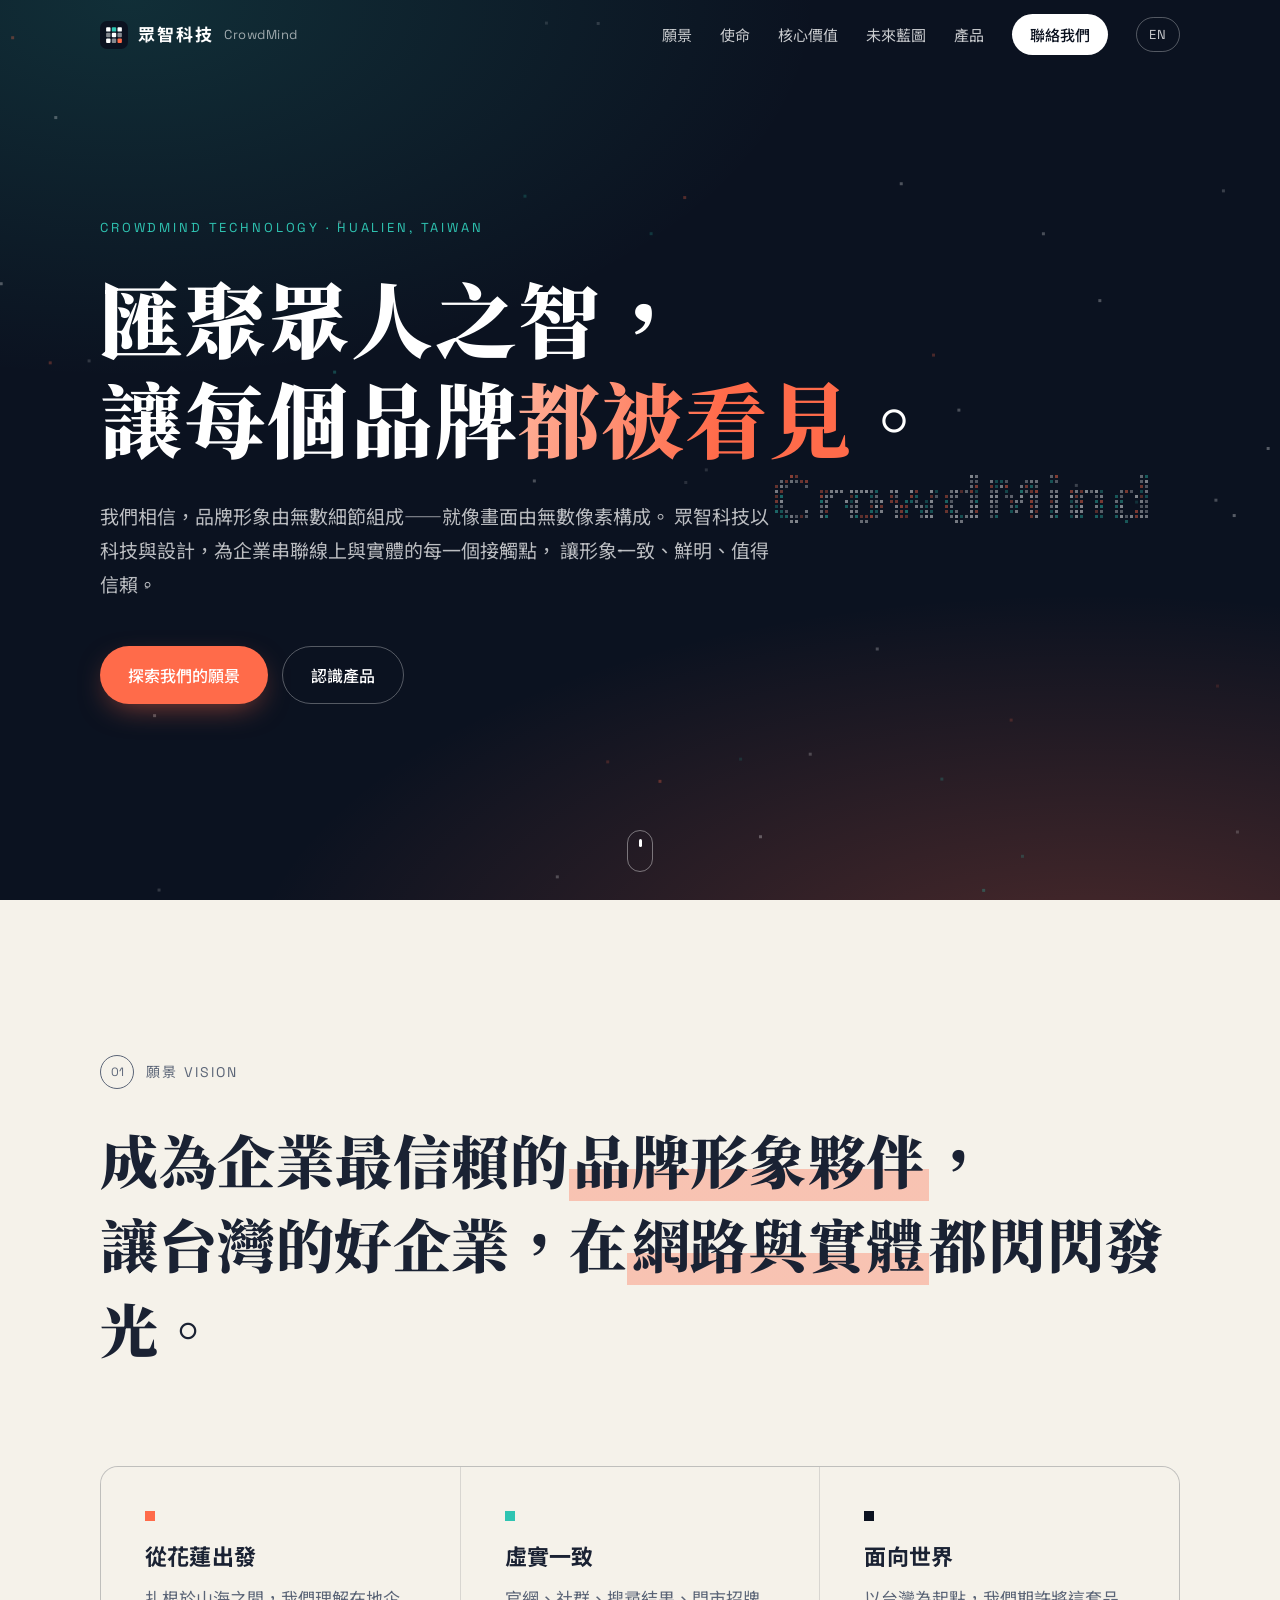
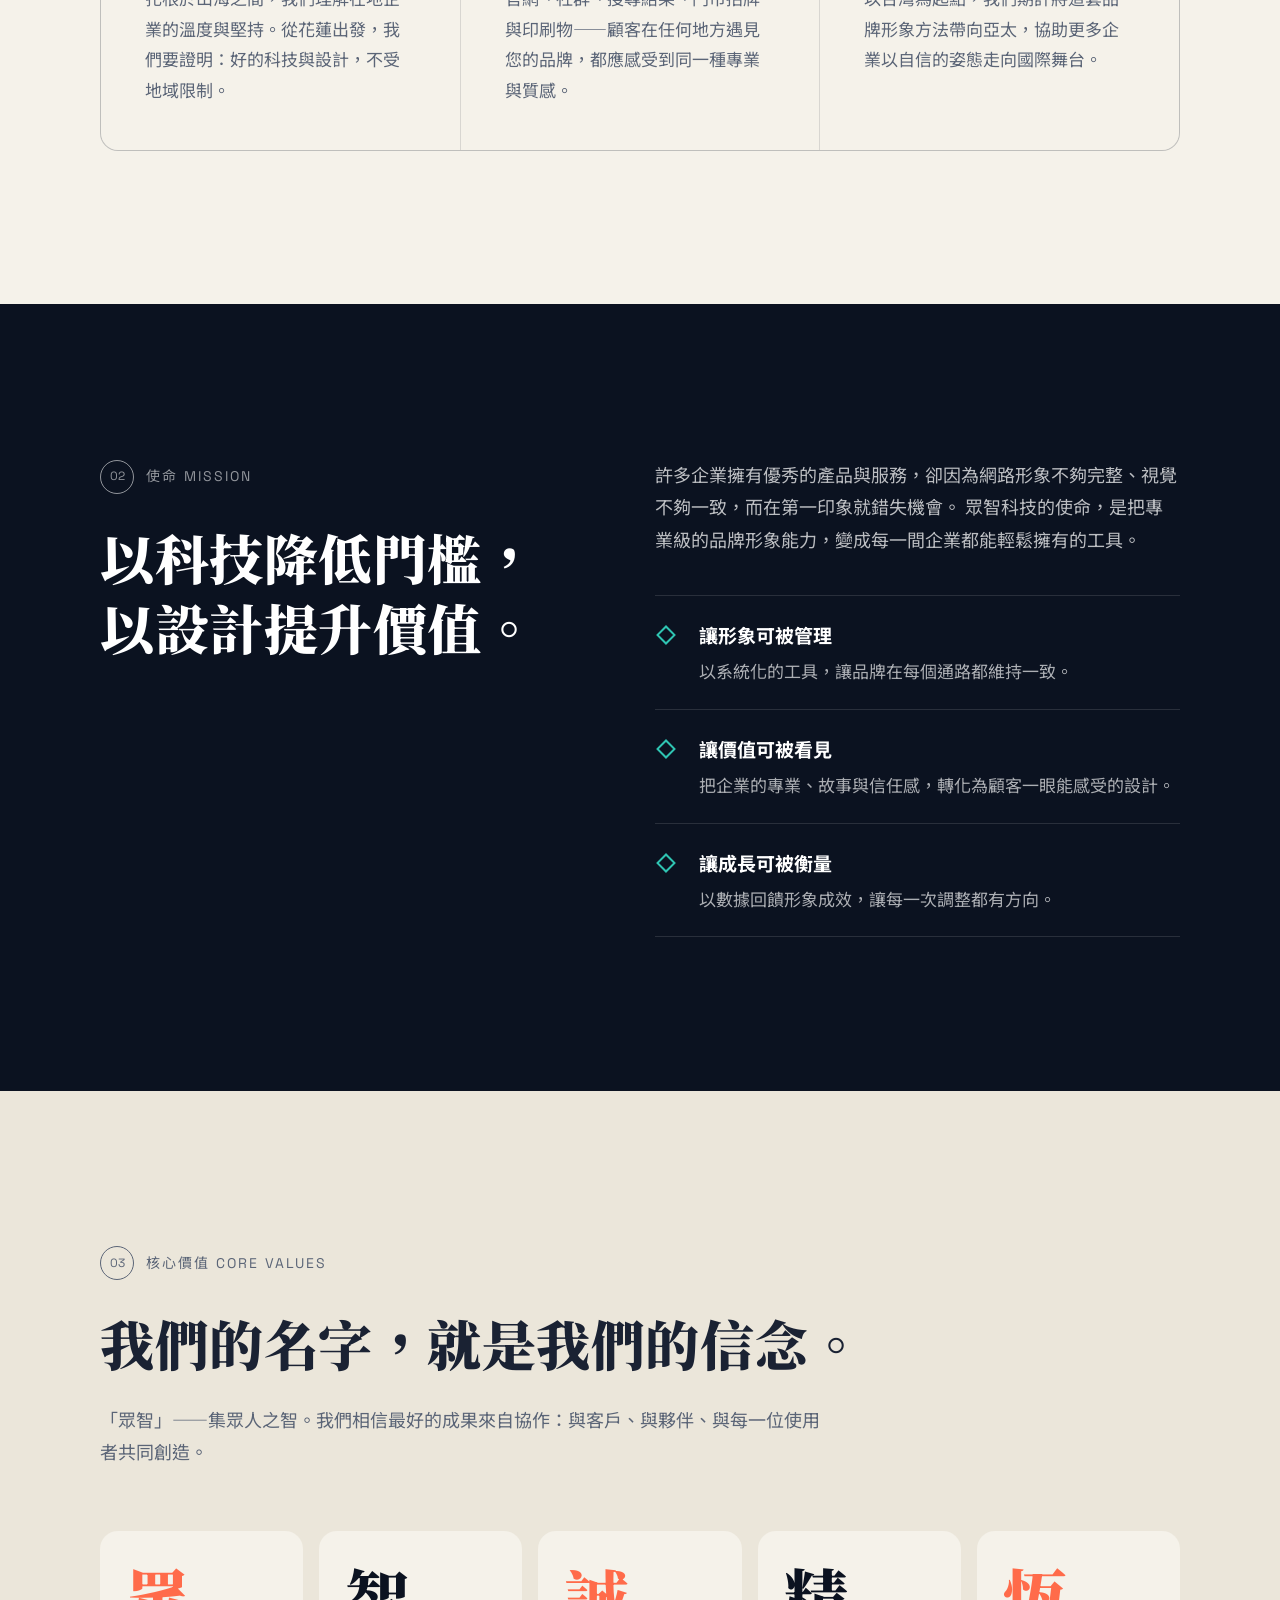
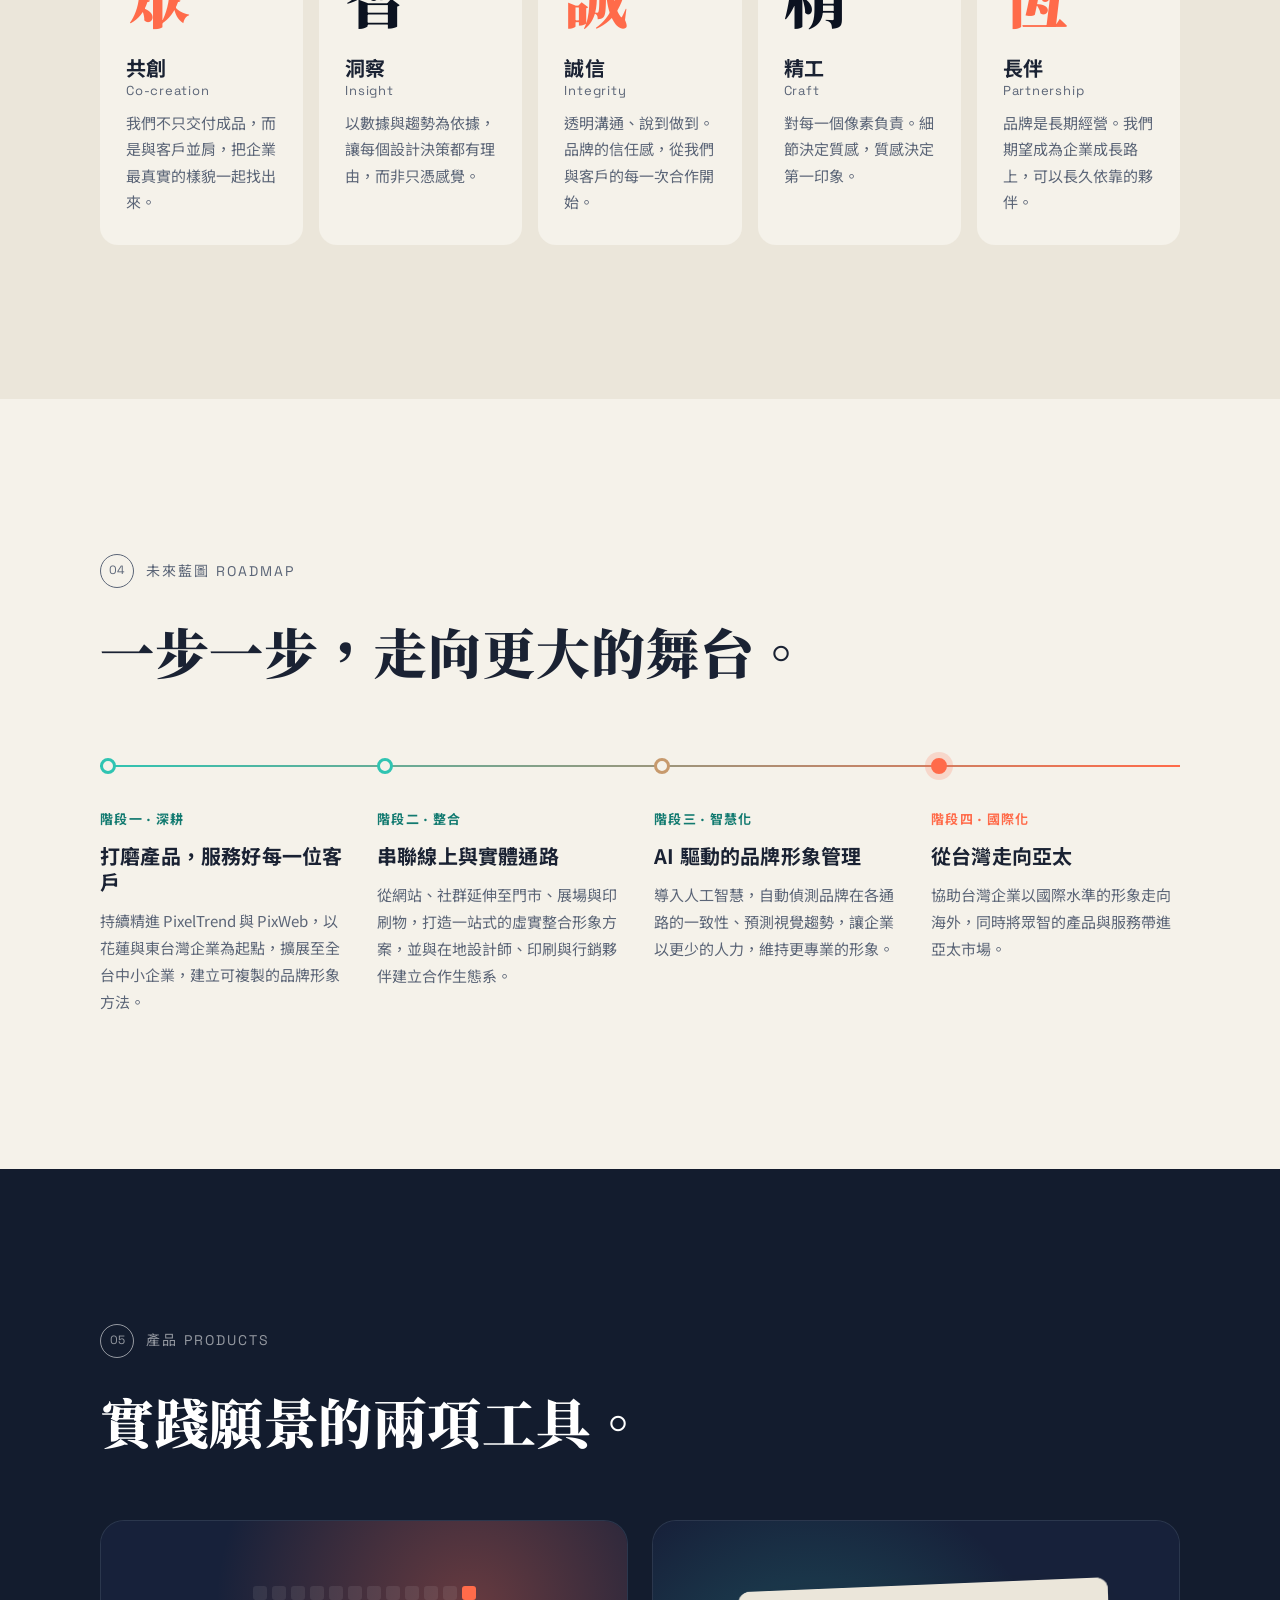
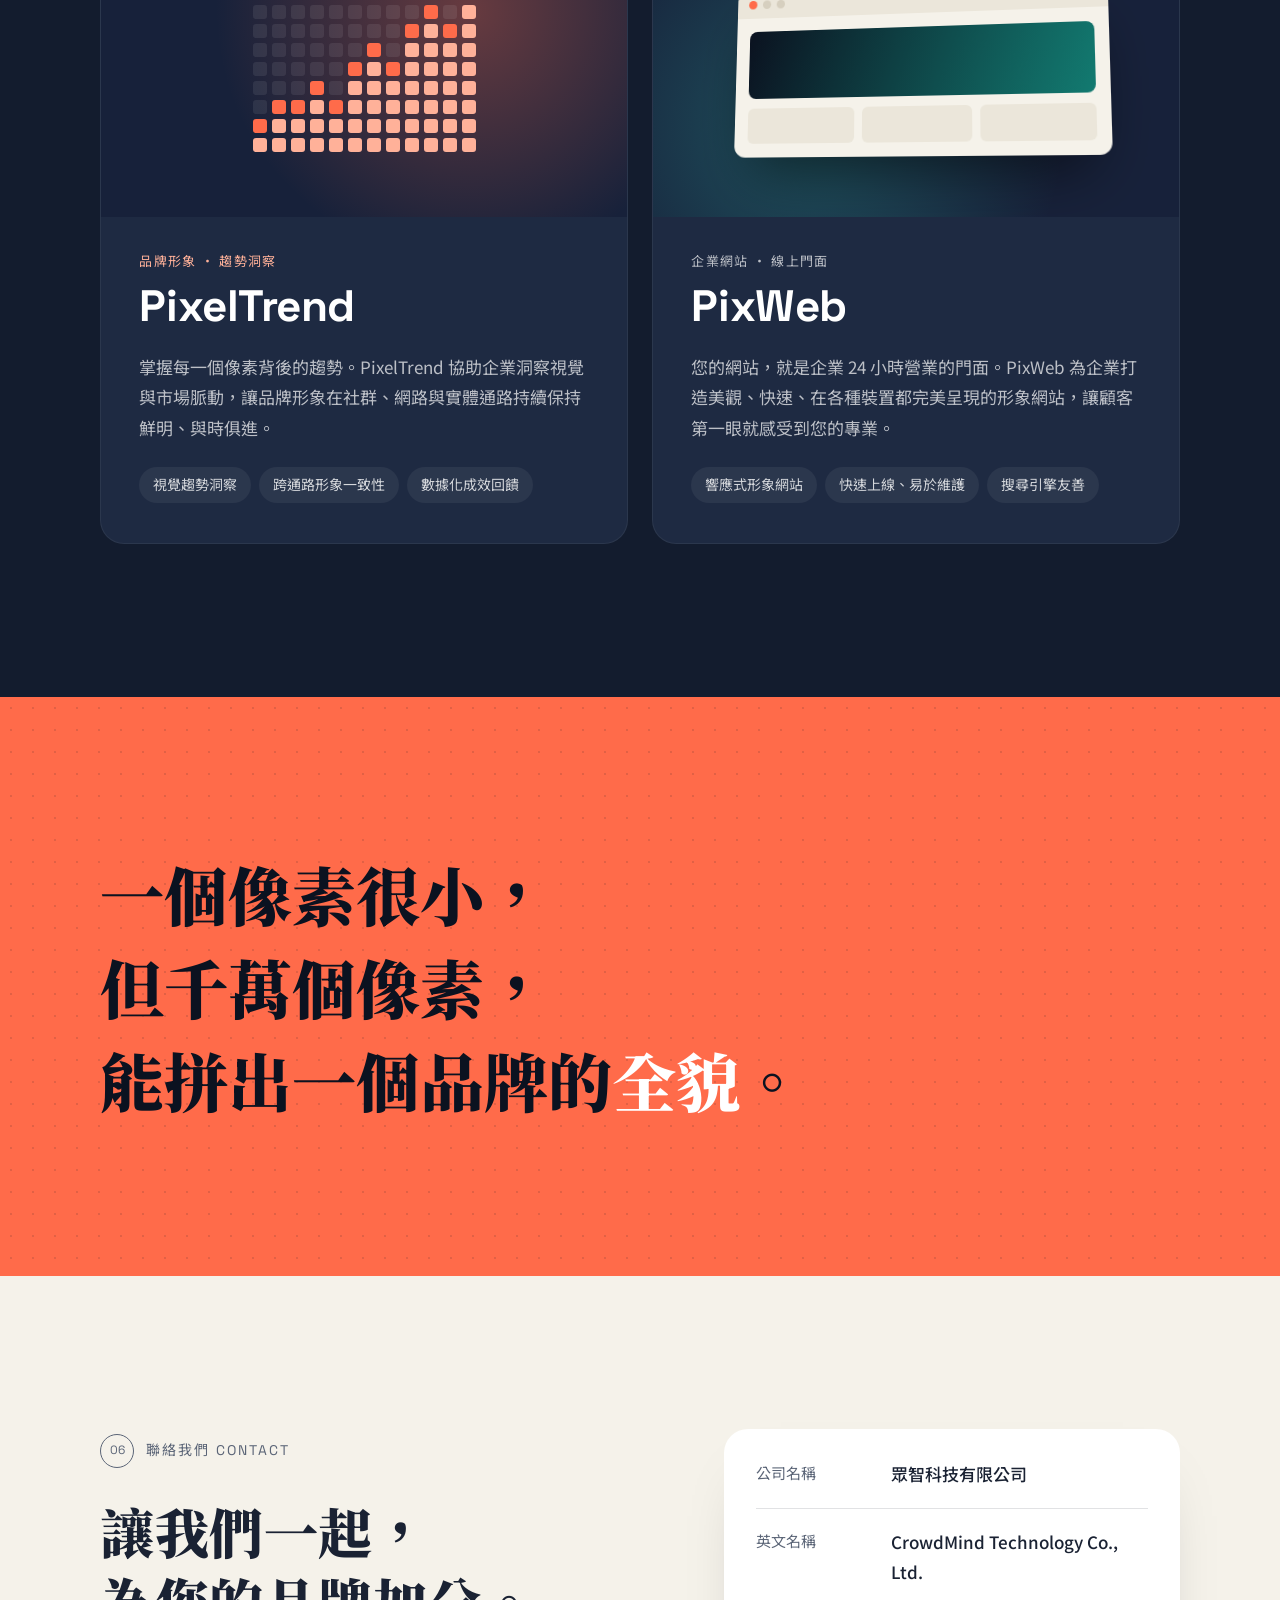
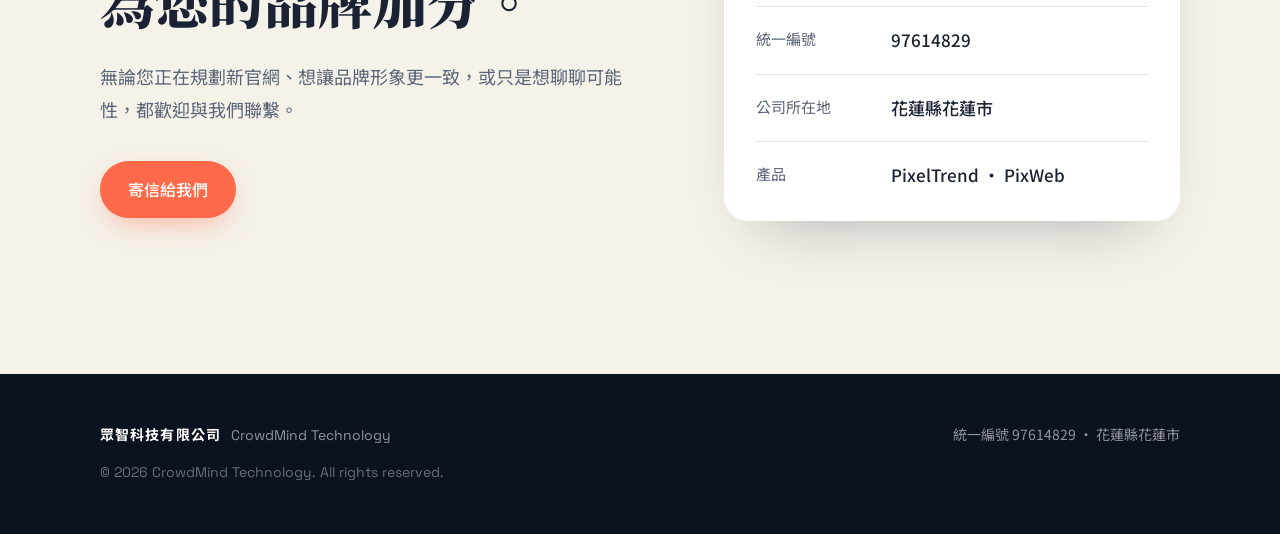
==== index.html @ 49064a99 "first commit" ====
<!doctype html>
<html lang="zh-Hant-TW">
<head>
  <meta charset="utf-8">
  <meta name="viewport" content="width=device-width, initial-scale=1">
  <title>眾智科技 CrowdMind｜讓每個品牌，都被看見</title>
  <meta name="description" content="眾智科技有限公司以科技與設計，為企業打造線上與實體一致而出色的品牌形象。旗下產品 PixelTrend、PixWeb。從花蓮出發，面向世界。">
  <meta name="theme-color" content="#0b1220">
  <meta property="og:type" content="website">
  <meta property="og:title" content="眾智科技 CrowdMind｜讓每個品牌，都被看見">
  <meta property="og:description" content="以眾人之智，成就企業形象。PixelTrend × PixWeb，串聯線上與實體的品牌體驗。">
  <meta property="og:locale" content="zh_TW">
  <meta property="og:locale:alternate" content="en_US">
  <link rel="alternate" hreflang="zh-Hant-TW" href="./">
  <link rel="alternate" hreflang="en" href="en/">
  <link rel="alternate" hreflang="x-default" href="./">
  <link rel="icon" type="image/svg+xml" href="assets/favicon.svg">
  <link rel="preconnect" href="https://fonts.googleapis.com">
  <link rel="preconnect" href="https://fonts.gstatic.com" crossorigin>
  <link href="https://fonts.googleapis.com/css2?family=Noto+Sans+TC:wght@400;500;700&family=Noto+Serif+TC:wght@600;900&family=Space+Grotesk:wght@400;500;700&display=swap" rel="stylesheet">
  <link rel="stylesheet" href="assets/css/style.css">
  <script type="application/ld+json">
  {
    "@context": "https://schema.org",
    "@type": "Organization",
    "name": "眾智科技有限公司",
    "alternateName": "CrowdMind Technology",
    "taxID": "97614829",
    "address": {
      "@type": "PostalAddress",
      "addressLocality": "花蓮市",
      "addressRegion": "花蓮縣",
      "addressCountry": "TW"
    },
    "brand": [{ "@type": "Brand", "name": "PixelTrend" }, { "@type": "Brand", "name": "PixWeb" }]
  }
  </script>
</head>
<body>
  <a class="skip" href="#main">跳至主要內容</a>

  <header class="nav" id="top">
    <div class="nav__inner">
      <a class="brand" href="#top" aria-label="眾智科技 首頁">
        <img src="assets/favicon.svg" alt="" width="28" height="28">
        <span class="brand__zh">眾智科技</span>
        <span class="brand__en">CrowdMind</span>
      </a>
      <button class="nav__toggle" aria-expanded="false" aria-controls="nav-links" aria-label="開啟選單">
        <span></span><span></span>
      </button>
      <nav id="nav-links" class="nav__links">
        <a href="#vision">願景</a>
        <a href="#mission">使命</a>
        <a href="#values">核心價值</a>
        <a href="#roadmap">未來藍圖</a>
        <a href="#products">產品</a>
        <a class="nav__cta" href="#contact">聯絡我們</a>
        <a class="nav__lang" href="en/" hreflang="en" lang="en" aria-label="Switch to English">EN</a>
      </nav>
    </div>
  </header>

  <main id="main">
    <!-- HERO -->
    <section class="hero" aria-labelledby="hero-title">
      <canvas class="hero__canvas" aria-hidden="true"></canvas>
      <div class="hero__content">
        <p class="eyebrow">CrowdMind Technology · Hualien, Taiwan</p>
        <h1 id="hero-title" class="hero__title">
          <span>匯聚眾人之智，</span>
          <span>讓每個品牌<em>都被看見</em>。</span>
        </h1>
        <p class="hero__lead">
          我們相信，品牌形象由無數細節組成——就像畫面由無數像素構成。
          眾智科技以科技與設計，為企業串聯線上與實體的每一個接觸點，
          讓形象一致、鮮明、值得信賴。
        </p>
        <div class="hero__actions">
          <a class="btn btn--primary" href="#vision">探索我們的願景</a>
          <a class="btn btn--ghost" href="#products">認識產品</a>
        </div>
      </div>
      <a class="hero__scroll" href="#vision" aria-label="向下捲動">
        <span></span>
      </a>
    </section>

    <!-- VISION -->
    <section class="section vision" id="vision" aria-labelledby="vision-title">
      <div class="container">
        <p class="label reveal"><span class="label__num">01</span> 願景 Vision</p>
        <h2 id="vision-title" class="vision__statement reveal">
          成為企業最信賴的<mark>品牌形象夥伴</mark>，<br class="hide-sm">
          讓台灣的好企業，在<mark>網路與實體</mark>都閃閃發光。
        </h2>
        <div class="vision__grid">
          <article class="vision__card reveal">
            <h3>從花蓮出發</h3>
            <p>扎根於山海之間，我們理解在地企業的溫度與堅持。從花蓮出發，我們要證明：好的科技與設計，不受地域限制。</p>
          </article>
          <article class="vision__card reveal">
            <h3>虛實一致</h3>
            <p>官網、社群、搜尋結果、門市招牌與印刷物——顧客在任何地方遇見您的品牌，都應感受到同一種專業與質感。</p>
          </article>
          <article class="vision__card reveal">
            <h3>面向世界</h3>
            <p>以台灣為起點，我們期許將這套品牌形象方法帶向亞太，協助更多企業以自信的姿態走向國際舞台。</p>
          </article>
        </div>
      </div>
    </section>

    <!-- MISSION -->
    <section class="section mission" id="mission" aria-labelledby="mission-title">
      <div class="container mission__layout">
        <div>
          <p class="label reveal"><span class="label__num">02</span> 使命 Mission</p>
          <h2 id="mission-title" class="section__title reveal">以科技降低門檻，<br>以設計提升價值。</h2>
        </div>
        <div class="mission__body">
          <p class="reveal">
            許多企業擁有優秀的產品與服務，卻因為網路形象不夠完整、視覺不夠一致，而在第一印象就錯失機會。
            眾智科技的使命，是把專業級的品牌形象能力，變成每一間企業都能輕鬆擁有的工具。
          </p>
          <ul class="mission__list">
            <li class="reveal"><strong>讓形象可被管理</strong>以系統化的工具，讓品牌在每個通路都維持一致。</li>
            <li class="reveal"><strong>讓價值可被看見</strong>把企業的專業、故事與信任感，轉化為顧客一眼能感受的設計。</li>
            <li class="reveal"><strong>讓成長可被衡量</strong>以數據回饋形象成效，讓每一次調整都有方向。</li>
          </ul>
        </div>
      </div>
    </section>

    <!-- VALUES -->
    <section class="section values" id="values" aria-labelledby="values-title">
      <div class="container">
        <p class="label reveal"><span class="label__num">03</span> 核心價值 Core Values</p>
        <h2 id="values-title" class="section__title reveal">我們的名字，就是我們的信念。</h2>
        <p class="section__intro reveal">「眾智」——集眾人之智。我們相信最好的成果來自協作：與客戶、與夥伴、與每一位使用者共同創造。</p>
        <div class="values__grid">
          <article class="value reveal">
            <span class="value__glyph" aria-hidden="true">眾</span>
            <h3>共創 <small>Co-creation</small></h3>
            <p>我們不只交付成品，而是與客戶並肩，把企業最真實的樣貌一起找出來。</p>
          </article>
          <article class="value reveal">
            <span class="value__glyph" aria-hidden="true">智</span>
            <h3>洞察 <small>Insight</small></h3>
            <p>以數據與趨勢為依據，讓每個設計決策都有理由，而非只憑感覺。</p>
          </article>
          <article class="value reveal">
            <span class="value__glyph" aria-hidden="true">誠</span>
            <h3>誠信 <small>Integrity</small></h3>
            <p>透明溝通、說到做到。品牌的信任感，從我們與客戶的每一次合作開始。</p>
          </article>
          <article class="value reveal">
            <span class="value__glyph" aria-hidden="true">精</span>
            <h3>精工 <small>Craft</small></h3>
            <p>對每一個像素負責。細節決定質感，質感決定第一印象。</p>
          </article>
          <article class="value reveal">
            <span class="value__glyph" aria-hidden="true">恆</span>
            <h3>長伴 <small>Partnership</small></h3>
            <p>品牌是長期經營。我們期望成為企業成長路上，可以長久依靠的夥伴。</p>
          </article>
        </div>
      </div>
    </section>

    <!-- ROADMAP -->
    <section class="section roadmap" id="roadmap" aria-labelledby="roadmap-title">
      <div class="container">
        <p class="label reveal"><span class="label__num">04</span> 未來藍圖 Roadmap</p>
        <h2 id="roadmap-title" class="section__title reveal">一步一步，走向更大的舞台。</h2>
        <ol class="timeline">
          <li class="timeline__item reveal">
            <span class="timeline__phase">階段一 · 深耕</span>
            <h3>打磨產品，服務好每一位客戶</h3>
            <p>持續精進 PixelTrend 與 PixWeb，以花蓮與東台灣企業為起點，擴展至全台中小企業，建立可複製的品牌形象方法。</p>
          </li>
          <li class="timeline__item reveal">
            <span class="timeline__phase">階段二 · 整合</span>
            <h3>串聯線上與實體通路</h3>
            <p>從網站、社群延伸至門市、展場與印刷物，打造一站式的虛實整合形象方案，並與在地設計師、印刷與行銷夥伴建立合作生態系。</p>
          </li>
          <li class="timeline__item reveal">
            <span class="timeline__phase">階段三 · 智慧化</span>
            <h3>AI 驅動的品牌形象管理</h3>
            <p>導入人工智慧，自動偵測品牌在各通路的一致性、預測視覺趨勢，讓企業以更少的人力，維持更專業的形象。</p>
          </li>
          <li class="timeline__item reveal">
            <span class="timeline__phase">階段四 · 國際化</span>
            <h3>從台灣走向亞太</h3>
            <p>協助台灣企業以國際水準的形象走向海外，同時將眾智的產品與服務帶進亞太市場。</p>
          </li>
        </ol>
      </div>
    </section>

    <!-- PRODUCTS -->
    <section class="section products" id="products" aria-labelledby="products-title">
      <div class="container">
        <p class="label reveal"><span class="label__num">05</span> 產品 Products</p>
        <h2 id="products-title" class="section__title reveal">實踐願景的兩項工具。</h2>
        <div class="products__grid">
          <article class="product product--trend reveal">
            <div class="product__visual" aria-hidden="true">
              <div class="pixels pixels--trend"></div>
            </div>
            <div class="product__body">
              <p class="product__tag">品牌形象 · 趨勢洞察</p>
              <h3 class="product__name">PixelTrend</h3>
              <p>掌握每一個像素背後的趨勢。PixelTrend 協助企業洞察視覺與市場脈動，讓品牌形象在社群、網路與實體通路持續保持鮮明、與時俱進。</p>
              <ul class="product__points">
                <li>視覺趨勢洞察</li>
                <li>跨通路形象一致性</li>
                <li>數據化成效回饋</li>
              </ul>
            </div>
          </article>
          <article class="product product--web reveal">
            <div class="product__visual" aria-hidden="true">
              <div class="browser">
                <div class="browser__bar"><i></i><i></i><i></i></div>
                <div class="browser__body">
                  <div class="browser__hero"></div>
                  <div class="browser__row"><span></span><span></span><span></span></div>
                </div>
              </div>
            </div>
            <div class="product__body">
              <p class="product__tag">企業網站 · 線上門面</p>
              <h3 class="product__name">PixWeb</h3>
              <p>您的網站，就是企業 24 小時營業的門面。PixWeb 為企業打造美觀、快速、在各種裝置都完美呈現的形象網站，讓顧客第一眼就感受到您的專業。</p>
              <ul class="product__points">
                <li>響應式形象網站</li>
                <li>快速上線、易於維護</li>
                <li>搜尋引擎友善</li>
              </ul>
            </div>
          </article>
        </div>
      </div>
    </section>

    <!-- QUOTE -->
    <section class="manifesto" aria-label="品牌宣言">
      <div class="container">
        <p class="manifesto__text reveal">
          一個像素很小，<br>
          但千萬個像素，<br>
          能拼出一個品牌的<em>全貌</em>。
        </p>
      </div>
    </section>

    <!-- CONTACT -->
    <section class="section contact" id="contact" aria-labelledby="contact-title">
      <div class="container contact__layout">
        <div>
          <p class="label reveal"><span class="label__num">06</span> 聯絡我們 Contact</p>
          <h2 id="contact-title" class="section__title reveal">讓我們一起，<br>為您的品牌加分。</h2>
          <p class="section__intro reveal">無論您正在規劃新官網、想讓品牌形象更一致，或只是想聊聊可能性，都歡迎與我們聯繫。</p>
          <!-- TODO: 將 mailto 改為公司正式信箱 -->
          <a class="btn btn--primary reveal" href="mailto:contact@example.com">寄信給我們</a>
        </div>
        <dl class="company reveal">
          <div><dt>公司名稱</dt><dd>眾智科技有限公司</dd></div>
          <div><dt>英文名稱</dt><dd>CrowdMind Technology Co., Ltd.</dd></div>
          <div><dt>統一編號</dt><dd>97614829</dd></div>
          <div><dt>公司所在地</dt><dd>花蓮縣花蓮市</dd></div>
          <div><dt>產品</dt><dd>PixelTrend · PixWeb</dd></div>
        </dl>
      </div>
    </section>
  </main>

  <footer class="footer">
    <div class="container footer__inner">
      <p class="footer__brand">眾智科技有限公司 <span>CrowdMind Technology</span></p>
      <p class="footer__meta">統一編號 97614829 · 花蓮縣花蓮市</p>
      <p class="footer__copy">© <span id="year">2026</span> CrowdMind Technology. All rights reserved.</p>
    </div>
  </footer>

  <script src="assets/js/main.js" defer></script>
</body>
</html>
---- assets/css/style.css ----
/* ==========================================================
   眾智科技 CrowdMind — 形象網站
   色彩概念：太平洋的深藍（信賴）× 花蓮日出的珊瑚橘（熱情）× 清水模的米白（質感）
   ========================================================== */

:root {
  --ink: #0b1220;
  --ink-2: #131c2e;
  --ink-3: #1e2a42;
  --paper: #f5f2ea;
  --paper-2: #ebe6da;
  --text: #1a2233;
  --muted: #5b6577;
  --line: rgba(11, 18, 32, 0.12);
  --sun: #ff6b4a;      /* 日出珊瑚 */
  --sun-soft: #ffb199;
  --sea: #2fc4b2;      /* 太平洋青 */
  --sea-deep: #127a70;

  --font-sans: "Noto Sans TC", "PingFang TC", "Microsoft JhengHei", system-ui, sans-serif;
  --font-serif: "Noto Serif TC", "Songti TC", serif;
  --font-latin: "Space Grotesk", var(--font-sans);

  --container: 1160px;
  --gutter: clamp(16px, 4vw, 40px);
  --radius: 18px;
  --ease: cubic-bezier(.2, .7, .2, 1);
}

*, *::before, *::after { box-sizing: border-box; }

html { scroll-behavior: smooth; scroll-padding-top: 72px; }

body {
  margin: 0;
  font-family: var(--font-sans);
  font-size: 17px;
  line-height: 1.8;
  color: var(--text);
  background: var(--paper);
  -webkit-font-smoothing: antialiased;
  overflow-x: hidden;
}

img { max-width: 100%; display: block; }
a { color: inherit; }

h1, h2, h3 { line-height: 1.3; margin: 0; letter-spacing: .01em; }
p { margin: 0; }

.container {
  width: 100%;
  max-width: var(--container);
  margin: 0 auto;
  padding: 0 var(--gutter);
}

.skip {
  position: absolute; left: -999px; top: 8px; z-index: 100;
  background: var(--sun); color: #fff; padding: 8px 14px; border-radius: 8px;
}
.skip:focus { left: 8px; }

:focus-visible { outline: 2px solid var(--sun); outline-offset: 3px; border-radius: 4px; }

/* ---------- Nav ---------- */
.nav {
  position: fixed; inset: 0 0 auto 0; z-index: 50;
  transition: background .3s, box-shadow .3s, backdrop-filter .3s;
}
.nav.is-scrolled {
  background: rgba(11, 18, 32, .82);
  backdrop-filter: blur(14px);
  -webkit-backdrop-filter: blur(14px);
  box-shadow: 0 1px 0 rgba(255,255,255,.06);
}
.nav__inner {
  max-width: var(--container); margin: 0 auto;
  padding: 14px var(--gutter);
  display: flex; align-items: center; justify-content: space-between; gap: 24px;
}
.brand {
  display: flex; align-items: center; gap: 10px;
  text-decoration: none; color: #fff;
}
.brand__zh { font-weight: 700; letter-spacing: .12em; }
.brand__en { font-family: var(--font-latin); font-size: 13px; opacity: .6; letter-spacing: .04em; }

.nav__links { display: flex; align-items: center; gap: 28px; }
.nav__links a {
  color: rgba(255,255,255,.78); text-decoration: none; font-size: 15px;
  transition: color .2s;
}
.nav__links a:hover { color: #fff; }
.nav__links .nav__cta {
  color: var(--ink); background: #fff; padding: 7px 18px; border-radius: 999px; font-weight: 500;
}
.nav__links .nav__cta:hover { color: #fff; background: var(--sun); }
.nav__links .nav__lang {
  font-family: var(--font-latin); font-size: 13px; letter-spacing: .06em;
  padding: 5px 12px; border: 1px solid rgba(255,255,255,.3); border-radius: 999px;
}
.nav__links .nav__lang:hover { border-color: #fff; }

.nav__toggle {
  display: none; background: none; border: 0; width: 40px; height: 40px; padding: 10px; cursor: pointer;
}
.nav__toggle span {
  display: block; height: 2px; background: #fff; border-radius: 2px; transition: transform .3s var(--ease);
}
.nav__toggle span + span { margin-top: 7px; }
.nav__toggle[aria-expanded="true"] span:first-child { transform: translateY(4.5px) rotate(45deg); }
.nav__toggle[aria-expanded="true"] span:last-child { transform: translateY(-4.5px) rotate(-45deg); }

@media (max-width: 860px) {
  .nav__toggle { display: block; }
  .nav__links {
    position: fixed; inset: 64px 0 auto 0;
    flex-direction: column; align-items: stretch; gap: 0;
    background: rgba(11, 18, 32, .97);
    padding: 8px var(--gutter) 24px;
    transform: translateY(-12px); opacity: 0; pointer-events: none;
    transition: opacity .25s, transform .25s var(--ease);
  }
  .nav__links.is-open { transform: none; opacity: 1; pointer-events: auto; }
  .nav__links a { padding: 14px 0; border-bottom: 1px solid rgba(255,255,255,.08); font-size: 17px; }
  .nav__links .nav__cta { margin-top: 16px; text-align: center; border: 0; }
  .nav { background: rgba(11, 18, 32, .82); backdrop-filter: blur(14px); -webkit-backdrop-filter: blur(14px); }
}

/* ---------- Buttons ---------- */
.btn {
  display: inline-flex; align-items: center; justify-content: center; gap: 8px;
  padding: 14px 28px; border-radius: 999px;
  font-weight: 500; text-decoration: none; font-size: 16px;
  transition: transform .25s var(--ease), background .25s, color .25s, box-shadow .25s;
}
.btn:hover { transform: translateY(-2px); }
.btn--primary { background: var(--sun); color: #fff; box-shadow: 0 10px 30px -10px rgba(255,107,74,.6); }
.btn--primary:hover { background: #ff5530; }
.btn--ghost { color: #fff; border: 1px solid rgba(255,255,255,.3); }
.btn--ghost:hover { border-color: #fff; background: rgba(255,255,255,.06); }

/* ---------- Hero ---------- */
.hero {
  position: relative; min-height: 100vh; min-height: 100svh;
  display: flex; align-items: center;
  background:
    radial-gradient(120% 80% at 85% 110%, rgba(255,107,74,.28), transparent 55%),
    radial-gradient(90% 70% at 10% 0%, rgba(47,196,178,.16), transparent 60%),
    var(--ink);
  color: #fff; overflow: hidden;
}
.hero__canvas { position: absolute; inset: 0; width: 100%; height: 100%; }
.hero__content {
  position: relative; z-index: 2;
  width: 100%; max-width: var(--container); margin: 0 auto;
  padding: 120px var(--gutter) 100px;
  pointer-events: none;
}
.hero__content a { pointer-events: auto; }
.eyebrow {
  font-family: var(--font-latin); font-size: 13px; letter-spacing: .22em; text-transform: uppercase;
  color: var(--sea); margin-bottom: 28px;
}
.hero__title {
  font-family: var(--font-serif); font-weight: 900;
  font-size: clamp(38px, 6.4vw, 84px); line-height: 1.22; letter-spacing: .02em;
}
.hero__title span { display: block; }
.hero__title em {
  font-style: normal;
  background: linear-gradient(100deg, var(--sun-soft), var(--sun) 60%);
  -webkit-background-clip: text; background-clip: text; color: transparent;
}
.hero__lead {
  max-width: 36em; margin-top: 32px;
  font-size: clamp(16px, 1.6vw, 19px); color: rgba(255,255,255,.72);
}
.hero__actions { display: flex; flex-wrap: wrap; gap: 14px; margin-top: 44px; }

.hero__scroll {
  position: absolute; z-index: 2; left: 50%; bottom: 28px; transform: translateX(-50%);
  width: 26px; height: 42px; border: 1.5px solid rgba(255,255,255,.4); border-radius: 14px;
}
.hero__scroll span {
  position: absolute; left: 50%; top: 8px; width: 3px; height: 8px; margin-left: -1.5px;
  background: #fff; border-radius: 2px; animation: scroll 2s infinite;
}
@keyframes scroll { 0% { opacity: 0; transform: translateY(0); } 30% { opacity: 1; } 100% { opacity: 0; transform: translateY(14px); } }

/* ---------- Sections ---------- */
.section { padding: clamp(88px, 12vw, 160px) 0; }
.label {
  display: inline-flex; align-items: center; gap: 12px;
  font-family: var(--font-latin); font-size: 14px; letter-spacing: .14em; text-transform: uppercase;
  color: var(--muted); margin-bottom: 28px;
}
.label__num {
  display: inline-grid; place-items: center; width: 34px; height: 34px;
  border: 1px solid currentColor; border-radius: 50%; font-size: 12px; letter-spacing: 0;
}
.section__title {
  font-family: var(--font-serif); font-weight: 900;
  font-size: clamp(30px, 4.4vw, 54px);
}
.section__intro { max-width: 40em; margin-top: 24px; color: var(--muted); font-size: 18px; }

/* Vision */
.vision { background: var(--paper); }
.vision__statement {
  font-family: var(--font-serif); font-weight: 900;
  font-size: clamp(28px, 4.6vw, 58px); line-height: 1.45; max-width: 21em;
}
.vision__statement mark {
  background: linear-gradient(transparent 62%, rgba(255,107,74,.35) 62%);
  color: inherit; padding: 0 .08em;
}
.vision__grid {
  display: grid; grid-template-columns: repeat(3, 1fr); gap: 1px;
  margin-top: clamp(56px, 8vw, 96px);
  background: var(--line); border: 1px solid var(--line); border-radius: var(--radius); overflow: hidden;
}
.vision__card { background: var(--paper); padding: clamp(28px, 3.5vw, 44px); transition: background .3s; }
.vision__card:hover { background: #fff; }
.vision__card h3 { font-size: 22px; margin-bottom: 14px; }
.vision__card h3::before {
  content: ""; display: block; width: 10px; height: 10px; background: var(--sun); margin-bottom: 20px;
}
.vision__card:nth-child(2) h3::before { background: var(--sea); }
.vision__card:nth-child(3) h3::before { background: var(--ink); }
.vision__card p { color: var(--muted); }

/* Mission */
.mission { background: var(--ink); color: #fff; }
.mission .label { color: rgba(255,255,255,.55); }
.mission__layout { display: grid; grid-template-columns: 1fr 1.1fr; gap: clamp(40px, 6vw, 96px); align-items: start; }
.mission__body > p { color: rgba(255,255,255,.72); font-size: 18px; }
.mission__list { list-style: none; padding: 0; margin: 40px 0 0; }
.mission__list li {
  padding: 22px 0 22px 44px; border-top: 1px solid rgba(255,255,255,.12);
  position: relative; color: rgba(255,255,255,.66);
}
.mission__list li:last-child { border-bottom: 1px solid rgba(255,255,255,.12); }
.mission__list li::before {
  content: ""; position: absolute; left: 4px; top: 32px;
  width: 14px; height: 14px; border: 2px solid var(--sea); transform: rotate(45deg);
}
.mission__list strong { display: block; color: #fff; font-size: 19px; margin-bottom: 4px; }

/* Values */
.values { background: var(--paper-2); }
.values__grid {
  display: grid; grid-template-columns: repeat(5, 1fr); gap: 16px; margin-top: 64px;
}
.value {
  position: relative; background: var(--paper); border-radius: var(--radius);
  padding: 32px 26px 30px; overflow: hidden;
  transition: transform .35s var(--ease), box-shadow .35s;
}
.value:hover { transform: translateY(-6px); box-shadow: 0 24px 48px -24px rgba(11,18,32,.3); }
.value__glyph {
  display: block; font-family: var(--font-serif); font-weight: 900;
  font-size: 64px; line-height: 1; color: var(--ink); margin-bottom: 28px;
}
.value:nth-child(odd) .value__glyph { color: var(--sun); }
.value h3 { font-size: 20px; margin-bottom: 10px; }
.value h3 small {
  display: block; font-family: var(--font-latin); font-weight: 400; font-size: 13px;
  color: var(--muted); letter-spacing: .06em; margin-top: 2px;
}
.value p { color: var(--muted); font-size: 15px; line-height: 1.75; }

/* Roadmap */
.roadmap { background: var(--paper); }
.timeline {
  list-style: none; padding: 0; margin: 72px 0 0;
  display: grid; grid-template-columns: repeat(4, 1fr); gap: 28px;
  position: relative;
}
.timeline::before {
  content: ""; position: absolute; top: 7px; left: 0; right: 0; height: 2px;
  background: linear-gradient(90deg, var(--sea), var(--sun));
}
.timeline__item { position: relative; padding-top: 44px; }
.timeline__item::before {
  content: ""; position: absolute; top: 0; left: 0;
  width: 16px; height: 16px; border-radius: 50%;
  background: var(--paper); border: 3px solid var(--sea);
}
.timeline__item:nth-child(3)::before { border-color: #c79a6d; }
.timeline__item:nth-child(4)::before { border-color: var(--sun); background: var(--sun); box-shadow: 0 0 0 6px rgba(255,107,74,.2); }
.timeline__phase {
  font-family: var(--font-latin); font-size: 13px; font-weight: 700; letter-spacing: .1em; color: var(--sea-deep);
}
.timeline__item:nth-child(4) .timeline__phase { color: var(--sun); }
.timeline__item h3 { font-size: 20px; margin: 10px 0 12px; }
.timeline__item p { color: var(--muted); font-size: 15px; }

/* Products */
.products { background: var(--ink-2); color: #fff; }
.products .label { color: rgba(255,255,255,.55); }
.products__grid { display: grid; grid-template-columns: 1fr 1fr; gap: 24px; margin-top: 64px; }
.product {
  background: var(--ink-3); border-radius: 24px; overflow: hidden;
  border: 1px solid rgba(255,255,255,.06);
  transition: transform .35s var(--ease), border-color .35s;
}
.product:hover { transform: translateY(-6px); border-color: rgba(255,255,255,.16); }
.product__visual {
  aspect-ratio: 16 / 9; display: grid; place-items: center; overflow: hidden;
}
.product--trend .product__visual { background: radial-gradient(circle at 70% 30%, rgba(255,107,74,.35), transparent 60%), #17213a; }
.product--web .product__visual { background: radial-gradient(circle at 30% 70%, rgba(47,196,178,.3), transparent 60%), #17213a; }
.product__body { padding: 32px clamp(24px, 3vw, 40px) 40px; }
.product__tag { font-size: 13px; letter-spacing: .1em; color: var(--sea); }
.product--trend .product__tag { color: var(--sun-soft); }
.product__name { font-family: var(--font-latin); font-size: clamp(32px, 3.6vw, 44px); font-weight: 700; margin: 6px 0 16px; letter-spacing: -.01em; }
.product__body > p { color: rgba(255,255,255,.7); }
.product__points { list-style: none; padding: 0; margin: 24px 0 0; display: flex; flex-wrap: wrap; gap: 8px; }
.product__points li {
  font-size: 14px; padding: 5px 14px; border-radius: 999px;
  background: rgba(255,255,255,.06); color: rgba(255,255,255,.8);
}

/* PixelTrend visual: animated pixel bars */
.pixels--trend {
  display: grid; grid-template-columns: repeat(12, 14px); grid-auto-rows: 14px; gap: 5px;
  align-items: end;
}
.pixels--trend i {
  display: block; width: 14px; height: 14px; border-radius: 3px;
  background: rgba(255,255,255,.08);
}
.pixels--trend i.on { background: var(--sun); animation: blink 3s infinite; }
.pixels--trend i.on.alt { background: var(--sun-soft); }
@keyframes blink { 50% { opacity: .55; } }

/* PixWeb visual: mini browser */
.browser {
  width: 72%; background: var(--paper); border-radius: 12px; overflow: hidden;
  box-shadow: 0 30px 60px -20px rgba(0,0,0,.6);
  transform: perspective(900px) rotateX(8deg) rotateY(-10deg);
  transition: transform .5s var(--ease);
}
.product--web:hover .browser { transform: perspective(900px) rotateX(0) rotateY(0); }
.browser__bar { display: flex; gap: 6px; padding: 10px 12px; background: var(--paper-2); }
.browser__bar i { width: 9px; height: 9px; border-radius: 50%; background: #d6cfbf; }
.browser__bar i:first-child { background: var(--sun); }
.browser__body { padding: 14px; }
.browser__hero { height: 70px; border-radius: 8px; background: linear-gradient(110deg, var(--ink), var(--sea-deep)); }
.browser__row { display: grid; grid-template-columns: repeat(3, 1fr); gap: 8px; margin-top: 10px; }
.browser__row span { height: 36px; border-radius: 6px; background: var(--paper-2); }

/* Manifesto */
.manifesto {
  background: var(--sun); color: var(--ink);
  padding: clamp(88px, 12vw, 150px) 0;
  background-image: radial-gradient(rgba(11,18,32,.12) 1.5px, transparent 1.5px);
  background-size: 22px 22px;
}
.manifesto__text {
  font-family: var(--font-serif); font-weight: 900;
  font-size: clamp(30px, 5vw, 64px); line-height: 1.45;
}
.manifesto__text em { font-style: normal; color: #fff; }

/* Contact */
.contact { background: var(--paper); }
.contact__layout { display: grid; grid-template-columns: 1.2fr 1fr; gap: clamp(40px, 6vw, 96px); align-items: center; }
.contact .btn { margin-top: 36px; }
.company {
  margin: 0; background: #fff; border-radius: 24px; padding: 12px 32px;
  box-shadow: 0 30px 60px -36px rgba(11,18,32,.35);
}
.company > div {
  display: grid; grid-template-columns: 7em 1fr; gap: 16px;
  padding: 18px 0; border-bottom: 1px solid var(--line);
}
.company > div:last-child { border-bottom: 0; }
.company dt { color: var(--muted); font-size: 15px; }
.company dd { margin: 0; font-weight: 500; }

/* Footer */
.footer { background: var(--ink); color: rgba(255,255,255,.55); padding: 48px 0; font-size: 14px; }
.footer__inner { display: flex; flex-wrap: wrap; justify-content: space-between; gap: 12px 32px; }
.footer__brand { color: #fff; font-weight: 700; letter-spacing: .08em; }
.footer__brand span { font-family: var(--font-latin); font-weight: 400; opacity: .55; margin-left: 6px; letter-spacing: 0; }
.footer__copy { width: 100%; font-family: var(--font-latin); opacity: .7; }

/* ---------- English page ---------- */
html[lang="en"] body { line-height: 1.7; }
html[lang="en"] :is(h1, h2, h3, .manifesto__text) { text-wrap: balance; }
html[lang="en"] .hero__title { font-size: clamp(36px, 5.2vw, 72px); letter-spacing: -.005em; line-height: 1.15; }
html[lang="en"] .vision__statement { font-size: clamp(26px, 3.6vw, 46px); line-height: 1.35; max-width: 24em; }
html[lang="en"] .section__title,
html[lang="en"] .manifesto__text { letter-spacing: -.005em; line-height: 1.2; }
html[lang="en"] .section__title { font-size: clamp(28px, 3.8vw, 48px); }
html[lang="en"] .manifesto__text { font-size: clamp(28px, 4.4vw, 56px); }
html[lang="en"] .label { text-transform: none; letter-spacing: .08em; }
html[lang="en"] .company > div { grid-template-columns: 8.5em 1fr; }

/* ---------- Reveal on scroll ---------- */
.js .reveal { opacity: 0; transform: translateY(28px); transition: opacity .9s var(--ease), transform .9s var(--ease); }
.js .reveal.is-visible { opacity: 1; transform: none; }

/* ---------- Responsive ---------- */
@media (max-width: 1080px) {
  .values__grid { grid-template-columns: repeat(3, 1fr); }
  .timeline { grid-template-columns: repeat(2, 1fr); row-gap: 48px; }
  .timeline::before { display: none; }
  .timeline__item { border-top: 2px solid var(--line); padding-top: 36px; }
  .timeline__item::before { top: -9px; }
}
@media (max-width: 860px) {
  .vision__grid, .mission__layout, .products__grid, .contact__layout { grid-template-columns: 1fr; }
  .values__grid { grid-template-columns: repeat(2, 1fr); }
  .hide-sm { display: none; }
}
@media (max-width: 560px) {
  body { font-size: 16px; }
  .values__grid, .timeline { grid-template-columns: 1fr; }
  .company { padding: 8px 20px; }
  .company > div { grid-template-columns: 1fr; gap: 2px; }
  .pixels--trend { grid-template-columns: repeat(12, 10px); grid-auto-rows: 10px; gap: 4px; }
  .pixels--trend i { width: 10px; height: 10px; }
  .hero__actions .btn { flex: 1 1 auto; }
}

@media (prefers-reduced-motion: reduce) {
  html { scroll-behavior: auto; }
  *, *::before, *::after { animation: none !important; transition: none !important; }
  .js .reveal { opacity: 1; transform: none; }
}
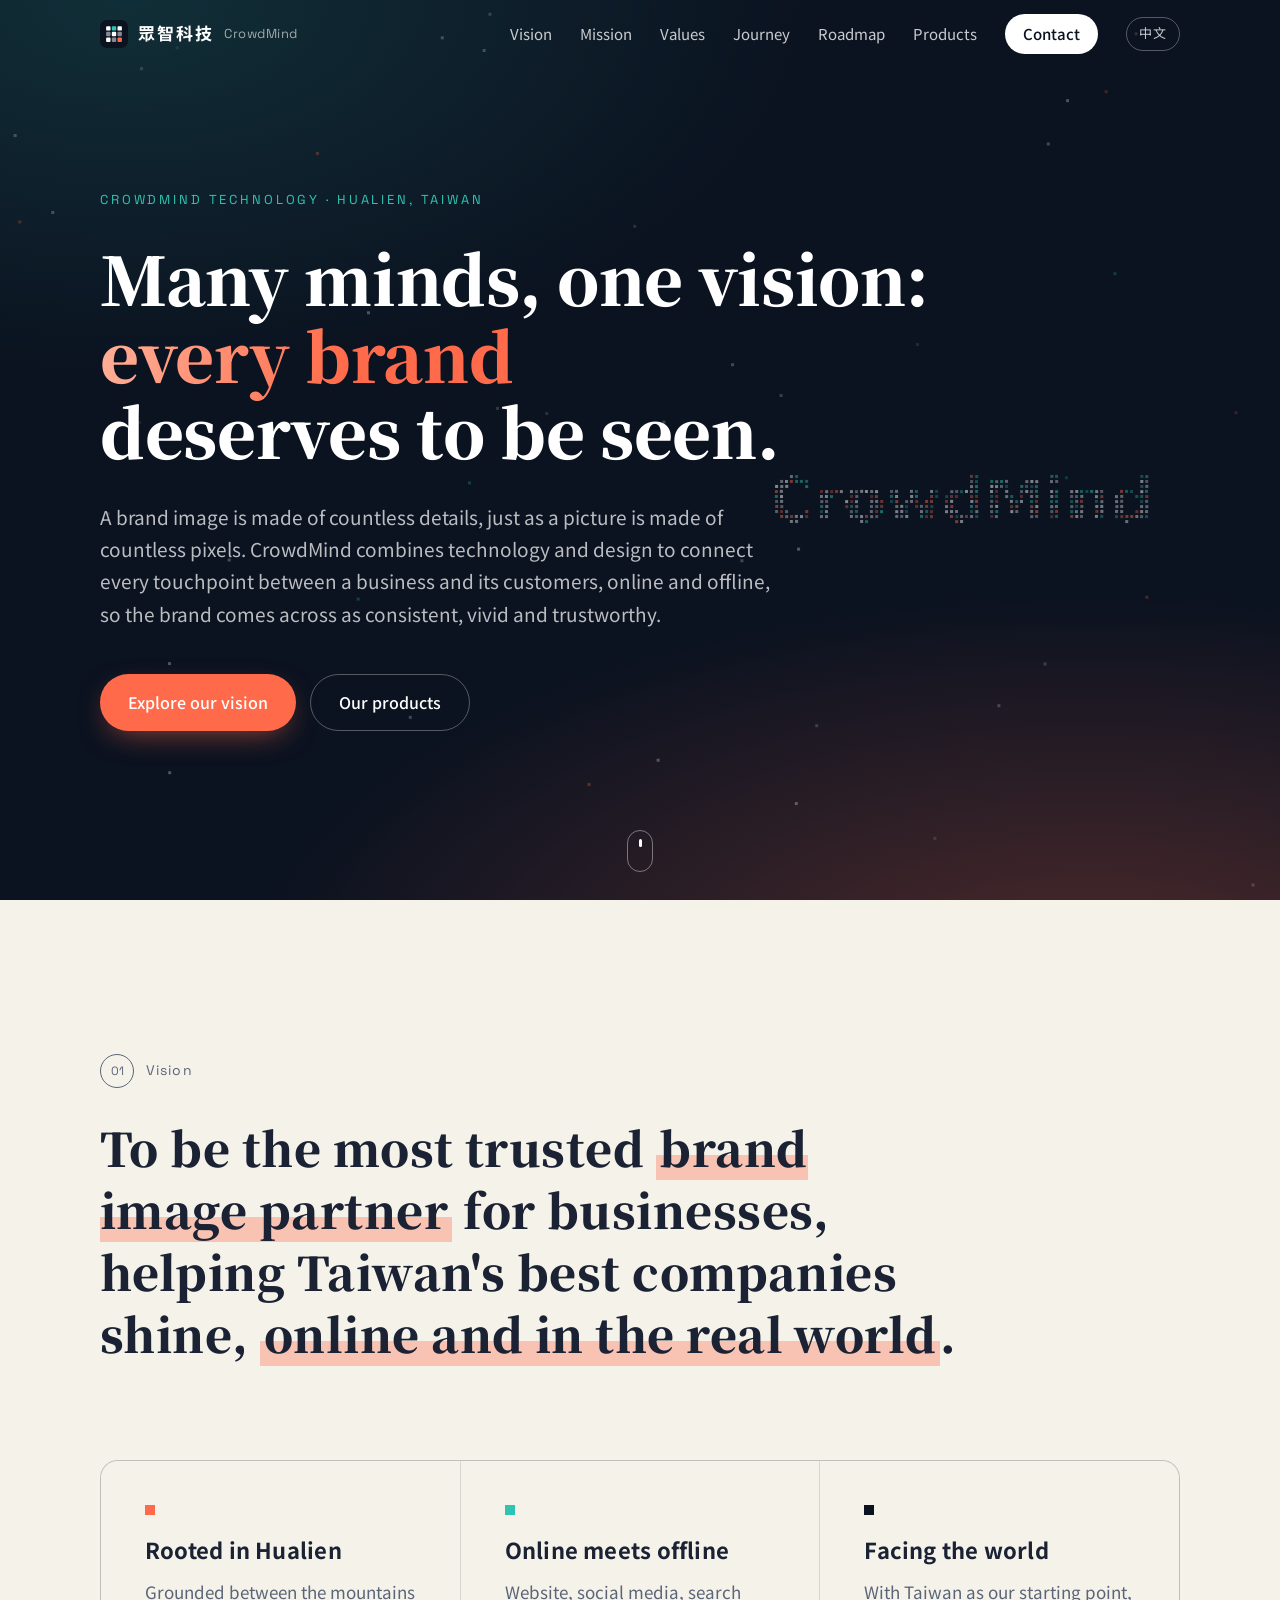
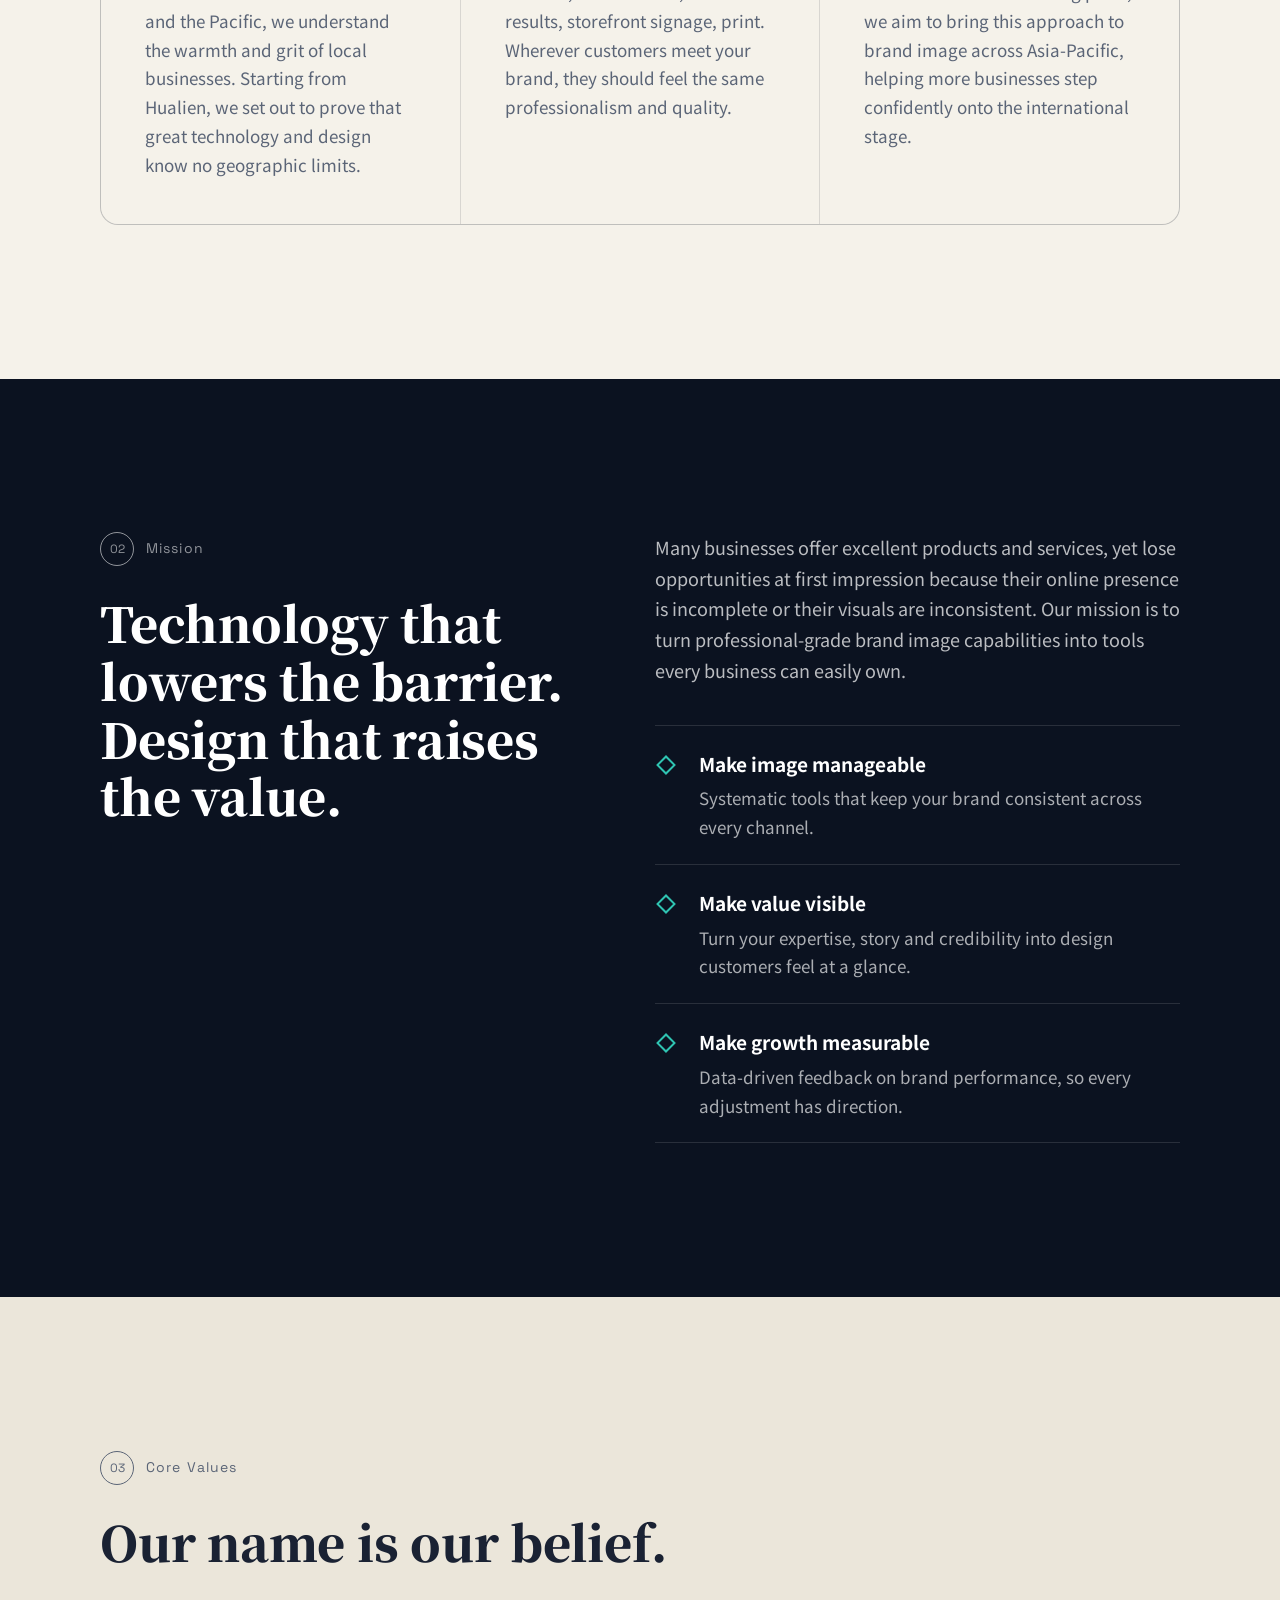
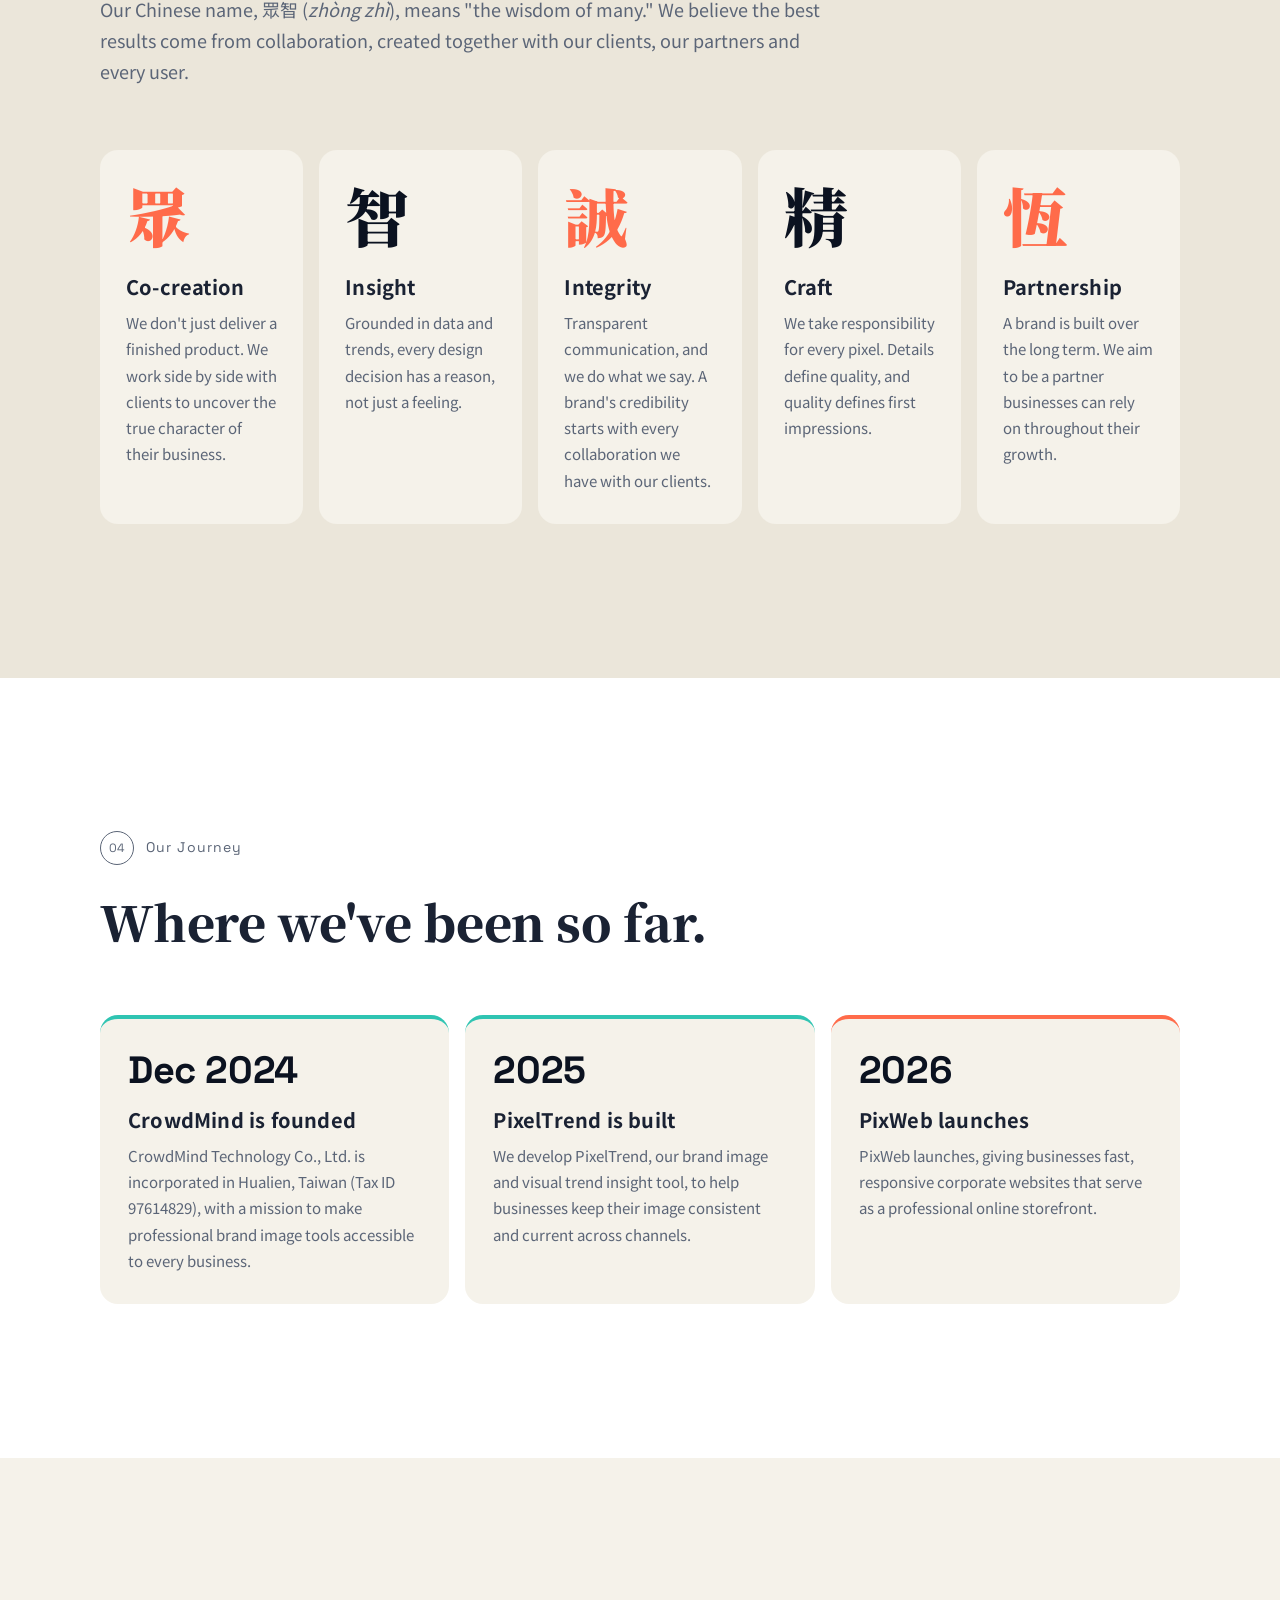
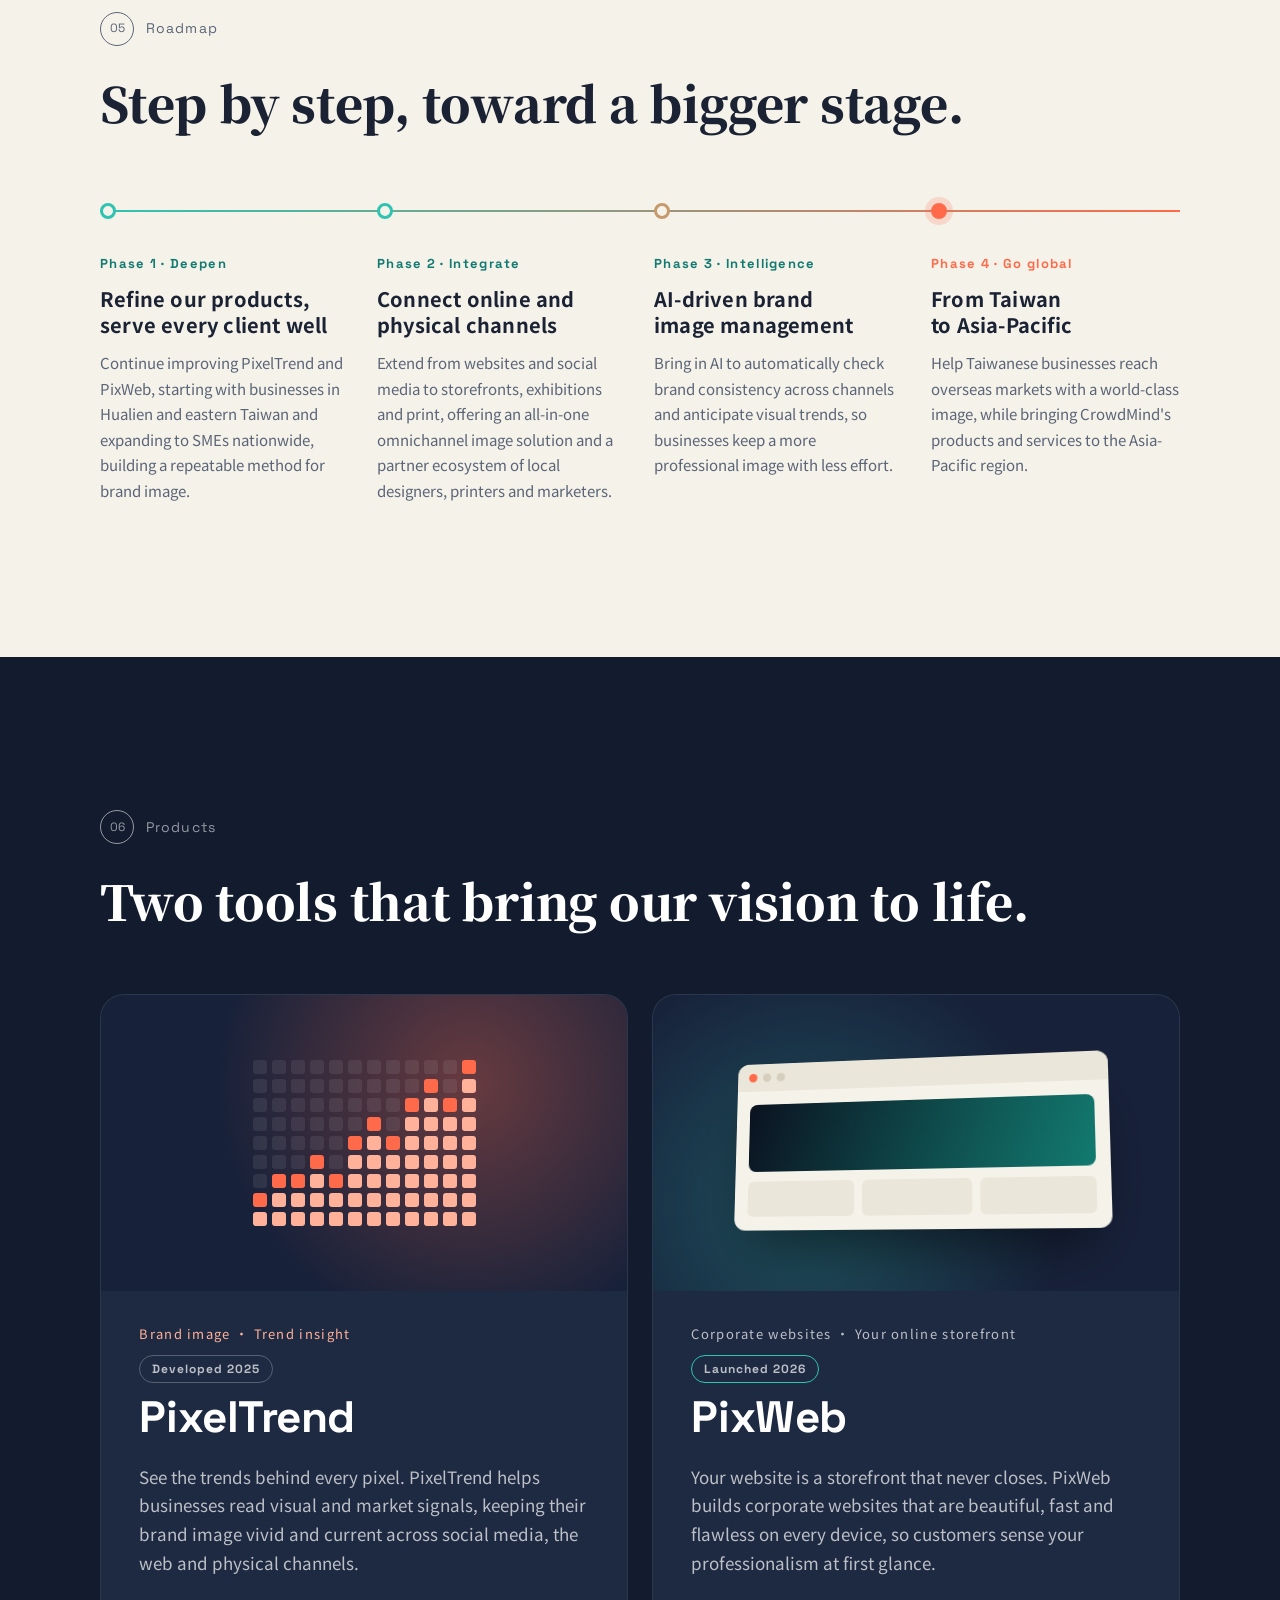
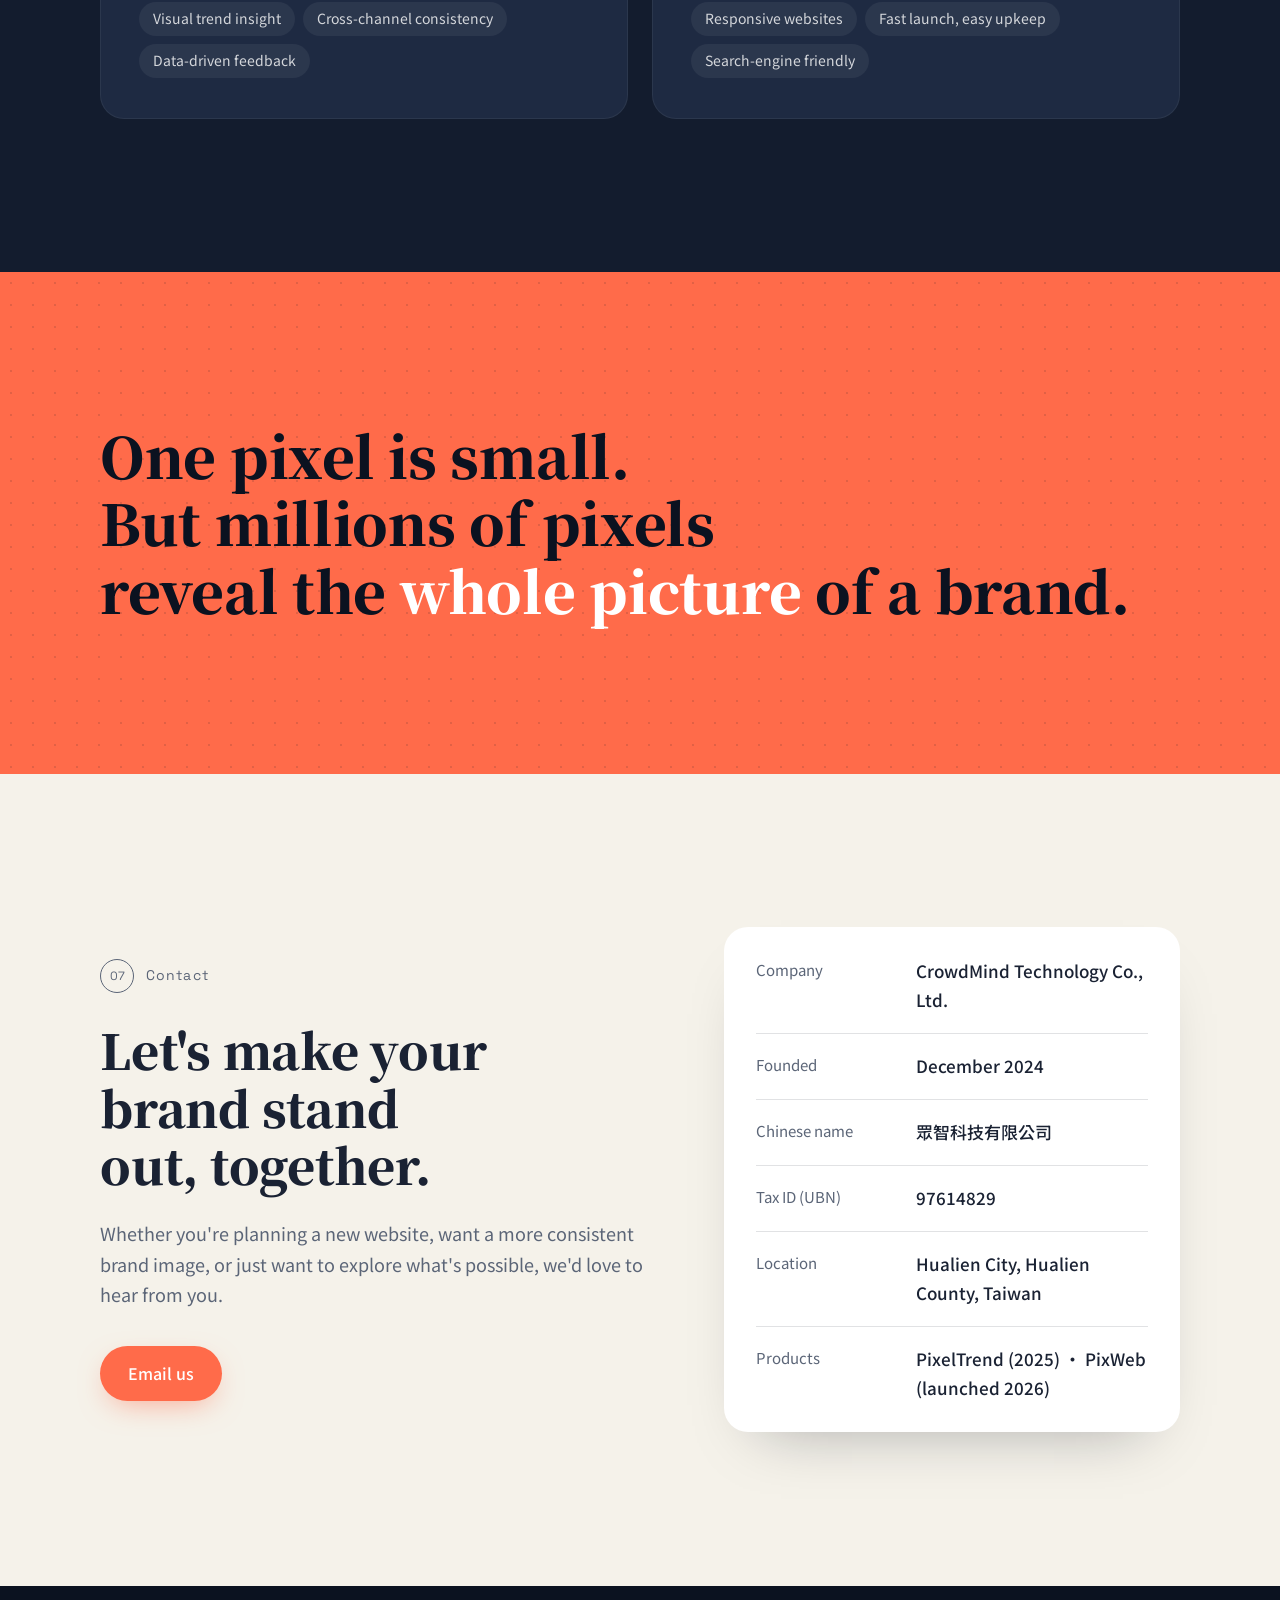
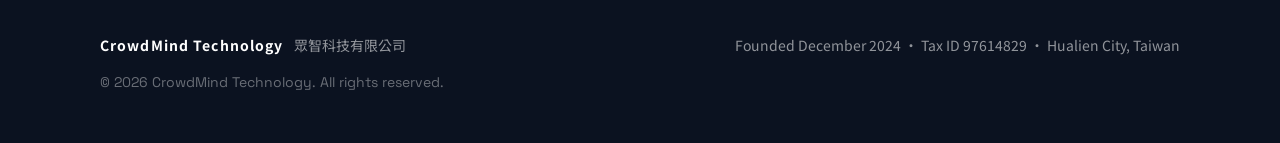
==== commit d9eaa508: "Default site to English, add company milestones, prep for Vercel - Move English page to / and Chines" ====
--- a/index.html
+++ b/index.html
@@ -1,19 +1,22 @@
 <!doctype html>
-<html lang="zh-Hant-TW">
+<html lang="en">
 <head>
   <meta charset="utf-8">
   <meta name="viewport" content="width=device-width, initial-scale=1">
-  <title>眾智科技 CrowdMind｜讓每個品牌，都被看見</title>
-  <meta name="description" content="眾智科技有限公司以科技與設計，為企業打造線上與實體一致而出色的品牌形象。旗下產品 PixelTrend、PixWeb。從花蓮出發，面向世界。">
+  <title>CrowdMind Technology | Every Brand Deserves to Be Seen</title>
+  <meta name="description" content="CrowdMind Technology builds brand presence that is consistent and compelling, online and offline. Founded in December 2024. Makers of PixelTrend and PixWeb. Based in Hualien, Taiwan.">
   <meta name="theme-color" content="#0b1220">
   <meta property="og:type" content="website">
-  <meta property="og:title" content="眾智科技 CrowdMind｜讓每個品牌，都被看見">
-  <meta property="og:description" content="以眾人之智，成就企業形象。PixelTrend × PixWeb，串聯線上與實體的品牌體驗。">
-  <meta property="og:locale" content="zh_TW">
-  <meta property="og:locale:alternate" content="en_US">
-  <link rel="alternate" hreflang="zh-Hant-TW" href="./">
-  <link rel="alternate" hreflang="en" href="en/">
-  <link rel="alternate" hreflang="x-default" href="./">
+  <meta property="og:url" content="https://crowdmindtech.com/">
+  <meta property="og:site_name" content="CrowdMind Technology">
+  <meta property="og:title" content="CrowdMind Technology | Every Brand Deserves to Be Seen">
+  <meta property="og:description" content="Collective intelligence for your corporate image. PixelTrend × PixWeb: one brand experience across online and physical channels.">
+  <meta property="og:locale" content="en_US">
+  <meta property="og:locale:alternate" content="zh_TW">
+  <link rel="canonical" href="https://crowdmindtech.com/">
+  <link rel="alternate" hreflang="zh-Hant-TW" href="https://crowdmindtech.com/zh/">
+  <link rel="alternate" hreflang="en" href="https://crowdmindtech.com/">
+  <link rel="alternate" hreflang="x-default" href="https://crowdmindtech.com/">
   <link rel="icon" type="image/svg+xml" href="assets/favicon.svg">
   <link rel="preconnect" href="https://fonts.googleapis.com">
   <link rel="preconnect" href="https://fonts.gstatic.com" crossorigin>
@@ -23,13 +26,16 @@
   {
     "@context": "https://schema.org",
     "@type": "Organization",
-    "name": "眾智科技有限公司",
-    "alternateName": "CrowdMind Technology",
+    "name": "CrowdMind Technology Co., Ltd.",
+    "url": "https://crowdmindtech.com/",
+    "email": "contact@crowdmindtech.com",
+    "alternateName": "眾智科技有限公司",
+    "foundingDate": "2024-12",
     "taxID": "97614829",
     "address": {
       "@type": "PostalAddress",
-      "addressLocality": "花蓮市",
-      "addressRegion": "花蓮縣",
+      "addressLocality": "Hualien City",
+      "addressRegion": "Hualien County",
       "addressCountry": "TW"
     },
     "brand": [{ "@type": "Brand", "name": "PixelTrend" }, { "@type": "Brand", "name": "PixWeb" }]
@@ -37,26 +43,27 @@
   </script>
 </head>
 <body>
-  <a class="skip" href="#main">跳至主要內容</a>
+  <a class="skip" href="#main">Skip to main content</a>
 
   <header class="nav" id="top">
     <div class="nav__inner">
-      <a class="brand" href="#top" aria-label="眾智科技 首頁">
+      <a class="brand" href="#top" aria-label="CrowdMind Technology home">
         <img src="assets/favicon.svg" alt="" width="28" height="28">
-        <span class="brand__zh">眾智科技</span>
+        <span class="brand__zh" lang="zh-Hant">眾智科技</span>
         <span class="brand__en">CrowdMind</span>
       </a>
-      <button class="nav__toggle" aria-expanded="false" aria-controls="nav-links" aria-label="開啟選單">
+      <button class="nav__toggle" aria-expanded="false" aria-controls="nav-links" aria-label="Open menu">
         <span></span><span></span>
       </button>
       <nav id="nav-links" class="nav__links">
-        <a href="#vision">願景</a>
-        <a href="#mission">使命</a>
-        <a href="#values">核心價值</a>
-        <a href="#roadmap">未來藍圖</a>
-        <a href="#products">產品</a>
-        <a class="nav__cta" href="#contact">聯絡我們</a>
-        <a class="nav__lang" href="en/" hreflang="en" lang="en" aria-label="Switch to English">EN</a>
+        <a href="#vision">Vision</a>
+        <a href="#mission">Mission</a>
+        <a href="#values">Values</a>
+        <a href="#journey">Journey</a>
+        <a href="#roadmap">Roadmap</a>
+        <a href="#products">Products</a>
+        <a class="nav__cta" href="#contact">Contact</a>
+        <a class="nav__lang" href="zh/" hreflang="zh-Hant-TW" lang="zh-Hant-TW" aria-label="切換至中文">中文</a>
       </nav>
     </div>
   </header>
@@ -68,20 +75,20 @@
       <div class="hero__content">
         <p class="eyebrow">CrowdMind Technology · Hualien, Taiwan</p>
         <h1 id="hero-title" class="hero__title">
-          <span>匯聚眾人之智，</span>
-          <span>讓每個品牌<em>都被看見</em>。</span>
+          <span>Many minds, one vision:</span>
+          <span><em>every brand</em> deserves to be seen.</span>
         </h1>
         <p class="hero__lead">
-          我們相信，品牌形象由無數細節組成——就像畫面由無數像素構成。
-          眾智科技以科技與設計，為企業串聯線上與實體的每一個接觸點，
-          讓形象一致、鮮明、值得信賴。
+          A brand image is made of countless details, just as a picture is made of countless pixels.
+          CrowdMind combines technology and design to connect every touchpoint between a business
+          and its customers, online and offline, so the brand comes across as consistent, vivid and trustworthy.
         </p>
         <div class="hero__actions">
-          <a class="btn btn--primary" href="#vision">探索我們的願景</a>
-          <a class="btn btn--ghost" href="#products">認識產品</a>
-        </div>
-      </div>
-      <a class="hero__scroll" href="#vision" aria-label="向下捲動">
+          <a class="btn btn--primary" href="#vision">Explore our vision</a>
+          <a class="btn btn--ghost" href="#products">Our products</a>
+        </div>
+      </div>
+      <a class="hero__scroll" href="#vision" aria-label="Scroll down">
         <span></span>
       </a>
     </section>
@@ -89,23 +96,23 @@
     <!-- VISION -->
     <section class="section vision" id="vision" aria-labelledby="vision-title">
       <div class="container">
-        <p class="label reveal"><span class="label__num">01</span> 願景 Vision</p>
+        <p class="label reveal"><span class="label__num">01</span> Vision</p>
         <h2 id="vision-title" class="vision__statement reveal">
-          成為企業最信賴的<mark>品牌形象夥伴</mark>，<br class="hide-sm">
-          讓台灣的好企業，在<mark>網路與實體</mark>都閃閃發光。
+          To be the most trusted <mark>brand image partner</mark> for businesses,
+          helping Taiwan's best companies shine, <mark>online and in the real world</mark>.
         </h2>
         <div class="vision__grid">
           <article class="vision__card reveal">
-            <h3>從花蓮出發</h3>
-            <p>扎根於山海之間，我們理解在地企業的溫度與堅持。從花蓮出發，我們要證明：好的科技與設計，不受地域限制。</p>
+            <h3>Rooted in Hualien</h3>
+            <p>Grounded between the mountains and the Pacific, we understand the warmth and grit of local businesses. Starting from Hualien, we set out to prove that great technology and design know no geographic limits.</p>
           </article>
           <article class="vision__card reveal">
-            <h3>虛實一致</h3>
-            <p>官網、社群、搜尋結果、門市招牌與印刷物——顧客在任何地方遇見您的品牌，都應感受到同一種專業與質感。</p>
+            <h3>Online meets offline</h3>
+            <p>Website, social media, search results, storefront signage, print. Wherever customers meet your brand, they should feel the same professionalism and quality.</p>
           </article>
           <article class="vision__card reveal">
-            <h3>面向世界</h3>
-            <p>以台灣為起點，我們期許將這套品牌形象方法帶向亞太，協助更多企業以自信的姿態走向國際舞台。</p>
+            <h3>Facing the world</h3>
+            <p>With Taiwan as our starting point, we aim to bring this approach to brand image across Asia-Pacific, helping more businesses step confidently onto the international stage.</p>
           </article>
         </div>
       </div>
@@ -115,18 +122,19 @@
     <section class="section mission" id="mission" aria-labelledby="mission-title">
       <div class="container mission__layout">
         <div>
-          <p class="label reveal"><span class="label__num">02</span> 使命 Mission</p>
-          <h2 id="mission-title" class="section__title reveal">以科技降低門檻，<br>以設計提升價值。</h2>
+          <p class="label reveal"><span class="label__num">02</span> Mission</p>
+          <h2 id="mission-title" class="section__title reveal">Technology that lowers the barrier.<br>Design that raises the value.</h2>
         </div>
         <div class="mission__body">
           <p class="reveal">
-            許多企業擁有優秀的產品與服務，卻因為網路形象不夠完整、視覺不夠一致，而在第一印象就錯失機會。
-            眾智科技的使命，是把專業級的品牌形象能力，變成每一間企業都能輕鬆擁有的工具。
+            Many businesses offer excellent products and services, yet lose opportunities at first impression
+            because their online presence is incomplete or their visuals are inconsistent.
+            Our mission is to turn professional-grade brand image capabilities into tools every business can easily own.
           </p>
           <ul class="mission__list">
-            <li class="reveal"><strong>讓形象可被管理</strong>以系統化的工具，讓品牌在每個通路都維持一致。</li>
-            <li class="reveal"><strong>讓價值可被看見</strong>把企業的專業、故事與信任感，轉化為顧客一眼能感受的設計。</li>
-            <li class="reveal"><strong>讓成長可被衡量</strong>以數據回饋形象成效，讓每一次調整都有方向。</li>
+            <li class="reveal"><strong>Make image manageable</strong>Systematic tools that keep your brand consistent across every channel.</li>
+            <li class="reveal"><strong>Make value visible</strong>Turn your expertise, story and credibility into design customers feel at a glance.</li>
+            <li class="reveal"><strong>Make growth measurable</strong>Data-driven feedback on brand performance, so every adjustment has direction.</li>
           </ul>
         </div>
       </div>
@@ -135,64 +143,89 @@
     <!-- VALUES -->
     <section class="section values" id="values" aria-labelledby="values-title">
       <div class="container">
-        <p class="label reveal"><span class="label__num">03</span> 核心價值 Core Values</p>
-        <h2 id="values-title" class="section__title reveal">我們的名字，就是我們的信念。</h2>
-        <p class="section__intro reveal">「眾智」——集眾人之智。我們相信最好的成果來自協作：與客戶、與夥伴、與每一位使用者共同創造。</p>
+        <p class="label reveal"><span class="label__num">03</span> Core Values</p>
+        <h2 id="values-title" class="section__title reveal">Our name is our belief.</h2>
+        <p class="section__intro reveal">Our Chinese name, 眾智 (<i>zhòng zhì</i>), means "the wisdom of many." We believe the best results come from collaboration, created together with our clients, our partners and every user.</p>
         <div class="values__grid">
           <article class="value reveal">
-            <span class="value__glyph" aria-hidden="true">眾</span>
-            <h3>共創 <small>Co-creation</small></h3>
-            <p>我們不只交付成品，而是與客戶並肩，把企業最真實的樣貌一起找出來。</p>
-          </article>
-          <article class="value reveal">
-            <span class="value__glyph" aria-hidden="true">智</span>
-            <h3>洞察 <small>Insight</small></h3>
-            <p>以數據與趨勢為依據，讓每個設計決策都有理由，而非只憑感覺。</p>
-          </article>
-          <article class="value reveal">
-            <span class="value__glyph" aria-hidden="true">誠</span>
-            <h3>誠信 <small>Integrity</small></h3>
-            <p>透明溝通、說到做到。品牌的信任感，從我們與客戶的每一次合作開始。</p>
-          </article>
-          <article class="value reveal">
-            <span class="value__glyph" aria-hidden="true">精</span>
-            <h3>精工 <small>Craft</small></h3>
-            <p>對每一個像素負責。細節決定質感，質感決定第一印象。</p>
-          </article>
-          <article class="value reveal">
-            <span class="value__glyph" aria-hidden="true">恆</span>
-            <h3>長伴 <small>Partnership</small></h3>
-            <p>品牌是長期經營。我們期望成為企業成長路上，可以長久依靠的夥伴。</p>
-          </article>
-        </div>
+            <span class="value__glyph" aria-hidden="true" lang="zh-Hant">眾</span>
+            <h3>Co-creation</h3>
+            <p>We don't just deliver a finished product. We work side by side with clients to uncover the true character of their business.</p>
+          </article>
+          <article class="value reveal">
+            <span class="value__glyph" aria-hidden="true" lang="zh-Hant">智</span>
+            <h3>Insight</h3>
+            <p>Grounded in data and trends, every design decision has a reason, not just a feeling.</p>
+          </article>
+          <article class="value reveal">
+            <span class="value__glyph" aria-hidden="true" lang="zh-Hant">誠</span>
+            <h3>Integrity</h3>
+            <p>Transparent communication, and we do what we say. A brand's credibility starts with every collaboration we have with our clients.</p>
+          </article>
+          <article class="value reveal">
+            <span class="value__glyph" aria-hidden="true" lang="zh-Hant">精</span>
+            <h3>Craft</h3>
+            <p>We take responsibility for every pixel. Details define quality, and quality defines first impressions.</p>
+          </article>
+          <article class="value reveal">
+            <span class="value__glyph" aria-hidden="true" lang="zh-Hant">恆</span>
+            <h3>Partnership</h3>
+            <p>A brand is built over the long term. We aim to be a partner businesses can rely on throughout their growth.</p>
+          </article>
+        </div>
+      </div>
+    </section>
+
+    <!-- JOURNEY -->
+    <section class="section journey" id="journey" aria-labelledby="journey-title">
+      <div class="container">
+        <p class="label reveal"><span class="label__num">04</span> Our Journey</p>
+        <h2 id="journey-title" class="section__title reveal">Where we've been so far.</h2>
+        <ol class="milestones">
+          <li class="milestone reveal">
+            <time class="milestone__date" datetime="2024-12">Dec 2024</time>
+            <h3>CrowdMind is founded</h3>
+            <p>CrowdMind Technology Co., Ltd. is incorporated in Hualien, Taiwan (Tax ID 97614829), with a mission to make professional brand image tools accessible to every business.</p>
+          </li>
+          <li class="milestone reveal">
+            <time class="milestone__date" datetime="2025">2025</time>
+            <h3>PixelTrend is built</h3>
+            <p>We develop PixelTrend, our brand image and visual trend insight tool, to help businesses keep their image consistent and current across channels.</p>
+          </li>
+          <li class="milestone reveal">
+            <time class="milestone__date" datetime="2026">2026</time>
+            <h3>PixWeb launches</h3>
+            <p>PixWeb launches, giving businesses fast, responsive corporate websites that serve as a professional online storefront.</p>
+          </li>
+        </ol>
       </div>
     </section>
 
     <!-- ROADMAP -->
     <section class="section roadmap" id="roadmap" aria-labelledby="roadmap-title">
       <div class="container">
-        <p class="label reveal"><span class="label__num">04</span> 未來藍圖 Roadmap</p>
-        <h2 id="roadmap-title" class="section__title reveal">一步一步，走向更大的舞台。</h2>
+        <p class="label reveal"><span class="label__num">05</span> Roadmap</p>
+        <h2 id="roadmap-title" class="section__title reveal">Step by step, toward a bigger stage.</h2>
         <ol class="timeline">
           <li class="timeline__item reveal">
-            <span class="timeline__phase">階段一 · 深耕</span>
-            <h3>打磨產品，服務好每一位客戶</h3>
-            <p>持續精進 PixelTrend 與 PixWeb，以花蓮與東台灣企業為起點，擴展至全台中小企業，建立可複製的品牌形象方法。</p>
+            <span class="timeline__phase">Phase 1 · Deepen</span>
+            <h3>Refine our products, serve every client well</h3>
+            <p>Continue improving PixelTrend and PixWeb, starting with businesses in Hualien and eastern Taiwan and expanding to SMEs nationwide, building a repeatable method for brand image.</p>
           </li>
           <li class="timeline__item reveal">
-            <span class="timeline__phase">階段二 · 整合</span>
-            <h3>串聯線上與實體通路</h3>
-            <p>從網站、社群延伸至門市、展場與印刷物，打造一站式的虛實整合形象方案，並與在地設計師、印刷與行銷夥伴建立合作生態系。</p>
+            <span class="timeline__phase">Phase 2 · Integrate</span>
+            <h3>Connect online and physical channels</h3>
+            <p>Extend from websites and social media to storefronts, exhibitions and print, offering an all-in-one omnichannel image solution and a partner ecosystem of local designers, printers and marketers.</p>
           </li>
           <li class="timeline__item reveal">
-            <span class="timeline__phase">階段三 · 智慧化</span>
-            <h3>AI 驅動的品牌形象管理</h3>
-            <p>導入人工智慧，自動偵測品牌在各通路的一致性、預測視覺趨勢，讓企業以更少的人力，維持更專業的形象。</p>
+            <span class="timeline__phase">Phase 3 · Intelligence</span>
+            <h3>AI-driven brand image management</h3>
+            <p>Bring in AI to automatically check brand consistency across channels and anticipate visual trends, so businesses keep a more professional image with less effort.</p>
           </li>
           <li class="timeline__item reveal">
-            <span class="timeline__phase">階段四 · 國際化</span>
-            <h3>從台灣走向亞太</h3>
-            <p>協助台灣企業以國際水準的形象走向海外，同時將眾智的產品與服務帶進亞太市場。</p>
+            <span class="timeline__phase">Phase 4 · Go global</span>
+            <h3>From Taiwan to Asia-Pacific</h3>
+            <p>Help Taiwanese businesses reach overseas markets with a world-class image, while bringing CrowdMind's products and services to the Asia-Pacific region.</p>
           </li>
         </ol>
       </div>
@@ -201,21 +234,22 @@
     <!-- PRODUCTS -->
     <section class="section products" id="products" aria-labelledby="products-title">
       <div class="container">
-        <p class="label reveal"><span class="label__num">05</span> 產品 Products</p>
-        <h2 id="products-title" class="section__title reveal">實踐願景的兩項工具。</h2>
+        <p class="label reveal"><span class="label__num">06</span> Products</p>
+        <h2 id="products-title" class="section__title reveal">Two tools that bring our vision to life.</h2>
         <div class="products__grid">
           <article class="product product--trend reveal">
             <div class="product__visual" aria-hidden="true">
               <div class="pixels pixels--trend"></div>
             </div>
             <div class="product__body">
-              <p class="product__tag">品牌形象 · 趨勢洞察</p>
+              <p class="product__tag">Brand image · Trend insight</p>
+              <p class="product__status">Developed 2025</p>
               <h3 class="product__name">PixelTrend</h3>
-              <p>掌握每一個像素背後的趨勢。PixelTrend 協助企業洞察視覺與市場脈動，讓品牌形象在社群、網路與實體通路持續保持鮮明、與時俱進。</p>
+              <p>See the trends behind every pixel. PixelTrend helps businesses read visual and market signals, keeping their brand image vivid and current across social media, the web and physical channels.</p>
               <ul class="product__points">
-                <li>視覺趨勢洞察</li>
-                <li>跨通路形象一致性</li>
-                <li>數據化成效回饋</li>
+                <li>Visual trend insight</li>
+                <li>Cross-channel consistency</li>
+                <li>Data-driven feedback</li>
               </ul>
             </div>
           </article>
@@ -230,13 +264,14 @@
               </div>
             </div>
             <div class="product__body">
-              <p class="product__tag">企業網站 · 線上門面</p>
+              <p class="product__tag">Corporate websites · Your online storefront</p>
+              <p class="product__status product__status--live">Launched 2026</p>
               <h3 class="product__name">PixWeb</h3>
-              <p>您的網站，就是企業 24 小時營業的門面。PixWeb 為企業打造美觀、快速、在各種裝置都完美呈現的形象網站，讓顧客第一眼就感受到您的專業。</p>
+              <p>Your website is a storefront that never closes. PixWeb builds corporate websites that are beautiful, fast and flawless on every device, so customers sense your professionalism at first glance.</p>
               <ul class="product__points">
-                <li>響應式形象網站</li>
-                <li>快速上線、易於維護</li>
-                <li>搜尋引擎友善</li>
+                <li>Responsive websites</li>
+                <li>Fast launch, easy upkeep</li>
+                <li>Search-engine friendly</li>
               </ul>
             </div>
           </article>
@@ -245,12 +280,12 @@
     </section>
 
     <!-- QUOTE -->
-    <section class="manifesto" aria-label="品牌宣言">
+    <section class="manifesto" aria-label="Manifesto">
       <div class="container">
         <p class="manifesto__text reveal">
-          一個像素很小，<br>
-          但千萬個像素，<br>
-          能拼出一個品牌的<em>全貌</em>。
+          One pixel is small.<br>
+          But millions of pixels<br>
+          reveal the <em>whole picture</em> of a brand.
         </p>
       </div>
     </section>
@@ -259,18 +294,18 @@
     <section class="section contact" id="contact" aria-labelledby="contact-title">
       <div class="container contact__layout">
         <div>
-          <p class="label reveal"><span class="label__num">06</span> 聯絡我們 Contact</p>
-          <h2 id="contact-title" class="section__title reveal">讓我們一起，<br>為您的品牌加分。</h2>
-          <p class="section__intro reveal">無論您正在規劃新官網、想讓品牌形象更一致，或只是想聊聊可能性，都歡迎與我們聯繫。</p>
-          <!-- TODO: 將 mailto 改為公司正式信箱 -->
-          <a class="btn btn--primary reveal" href="mailto:contact@example.com">寄信給我們</a>
+          <p class="label reveal"><span class="label__num">07</span> Contact</p>
+          <h2 id="contact-title" class="section__title reveal">Let's make your brand stand out, together.</h2>
+          <p class="section__intro reveal">Whether you're planning a new website, want a more consistent brand image, or just want to explore what's possible, we'd love to hear from you.</p>
+          <a class="btn btn--primary reveal" href="mailto:contact@crowdmindtech.com">Email us</a>
         </div>
         <dl class="company reveal">
-          <div><dt>公司名稱</dt><dd>眾智科技有限公司</dd></div>
-          <div><dt>英文名稱</dt><dd>CrowdMind Technology Co., Ltd.</dd></div>
-          <div><dt>統一編號</dt><dd>97614829</dd></div>
-          <div><dt>公司所在地</dt><dd>花蓮縣花蓮市</dd></div>
-          <div><dt>產品</dt><dd>PixelTrend · PixWeb</dd></div>
+          <div><dt>Company</dt><dd>CrowdMind Technology Co., Ltd.</dd></div>
+          <div><dt>Founded</dt><dd><time datetime="2024-12">December 2024</time></dd></div>
+          <div><dt>Chinese name</dt><dd lang="zh-Hant">眾智科技有限公司</dd></div>
+          <div><dt>Tax ID (UBN)</dt><dd>97614829</dd></div>
+          <div><dt>Location</dt><dd>Hualien City, Hualien County, Taiwan</dd></div>
+          <div><dt>Products</dt><dd>PixelTrend (2025) · PixWeb (launched 2026)</dd></div>
         </dl>
       </div>
     </section>
@@ -278,8 +313,8 @@
 
   <footer class="footer">
     <div class="container footer__inner">
-      <p class="footer__brand">眾智科技有限公司 <span>CrowdMind Technology</span></p>
-      <p class="footer__meta">統一編號 97614829 · 花蓮縣花蓮市</p>
+      <p class="footer__brand">CrowdMind Technology <span lang="zh-Hant">眾智科技有限公司</span></p>
+      <p class="footer__meta">Founded December 2024 · Tax ID 97614829 · Hualien City, Taiwan</p>
       <p class="footer__copy">© <span id="year">2026</span> CrowdMind Technology. All rights reserved.</p>
     </div>
   </footer>
--- a/assets/css/style.css
+++ b/assets/css/style.css
@@ -297,6 +297,24 @@
 .timeline__item h3 { font-size: 20px; margin: 10px 0 12px; }
 .timeline__item p { color: var(--muted); font-size: 15px; }
 
+/* Journey */
+.journey { background: #fff; }
+.milestones {
+  list-style: none; padding: 0; margin: 64px 0 0;
+  display: grid; grid-template-columns: repeat(3, 1fr); gap: 16px;
+}
+.milestone {
+  background: var(--paper); border-radius: var(--radius); padding: 32px 28px 30px;
+  border-top: 4px solid var(--sea);
+}
+.milestone:last-child { border-top-color: var(--sun); }
+.milestone__date {
+  display: block; font-family: var(--font-latin); font-weight: 700;
+  font-size: clamp(28px, 3vw, 38px); line-height: 1; color: var(--ink); letter-spacing: -.01em;
+}
+.milestone h3 { font-size: 20px; margin: 18px 0 10px; }
+.milestone p { color: var(--muted); font-size: 15px; line-height: 1.75; }
+
 /* Products */
 .products { background: var(--ink-2); color: #fff; }
 .products .label { color: rgba(255,255,255,.55); }
@@ -315,6 +333,12 @@
 .product__body { padding: 32px clamp(24px, 3vw, 40px) 40px; }
 .product__tag { font-size: 13px; letter-spacing: .1em; color: var(--sea); }
 .product--trend .product__tag { color: var(--sun-soft); }
+.product__status {
+  display: inline-block; margin-top: 10px; font-family: var(--font-latin); font-size: 12px; font-weight: 700;
+  letter-spacing: .08em; padding: 3px 12px; border-radius: 999px;
+  border: 1px solid rgba(255,255,255,.25); color: rgba(255,255,255,.8);
+}
+.product__status--live { border-color: var(--sea); color: var(--sea); }
 .product__name { font-family: var(--font-latin); font-size: clamp(32px, 3.6vw, 44px); font-weight: 700; margin: 6px 0 16px; letter-spacing: -.01em; }
 .product__body > p { color: rgba(255,255,255,.7); }
 .product__points { list-style: none; padding: 0; margin: 24px 0 0; display: flex; flex-wrap: wrap; gap: 8px; }
@@ -413,7 +437,7 @@
   .timeline__item::before { top: -9px; }
 }
 @media (max-width: 860px) {
-  .vision__grid, .mission__layout, .products__grid, .contact__layout { grid-template-columns: 1fr; }
+  .vision__grid, .mission__layout, .products__grid, .contact__layout, .milestones { grid-template-columns: 1fr; }
   .values__grid { grid-template-columns: repeat(2, 1fr); }
   .hide-sm { display: none; }
 }
